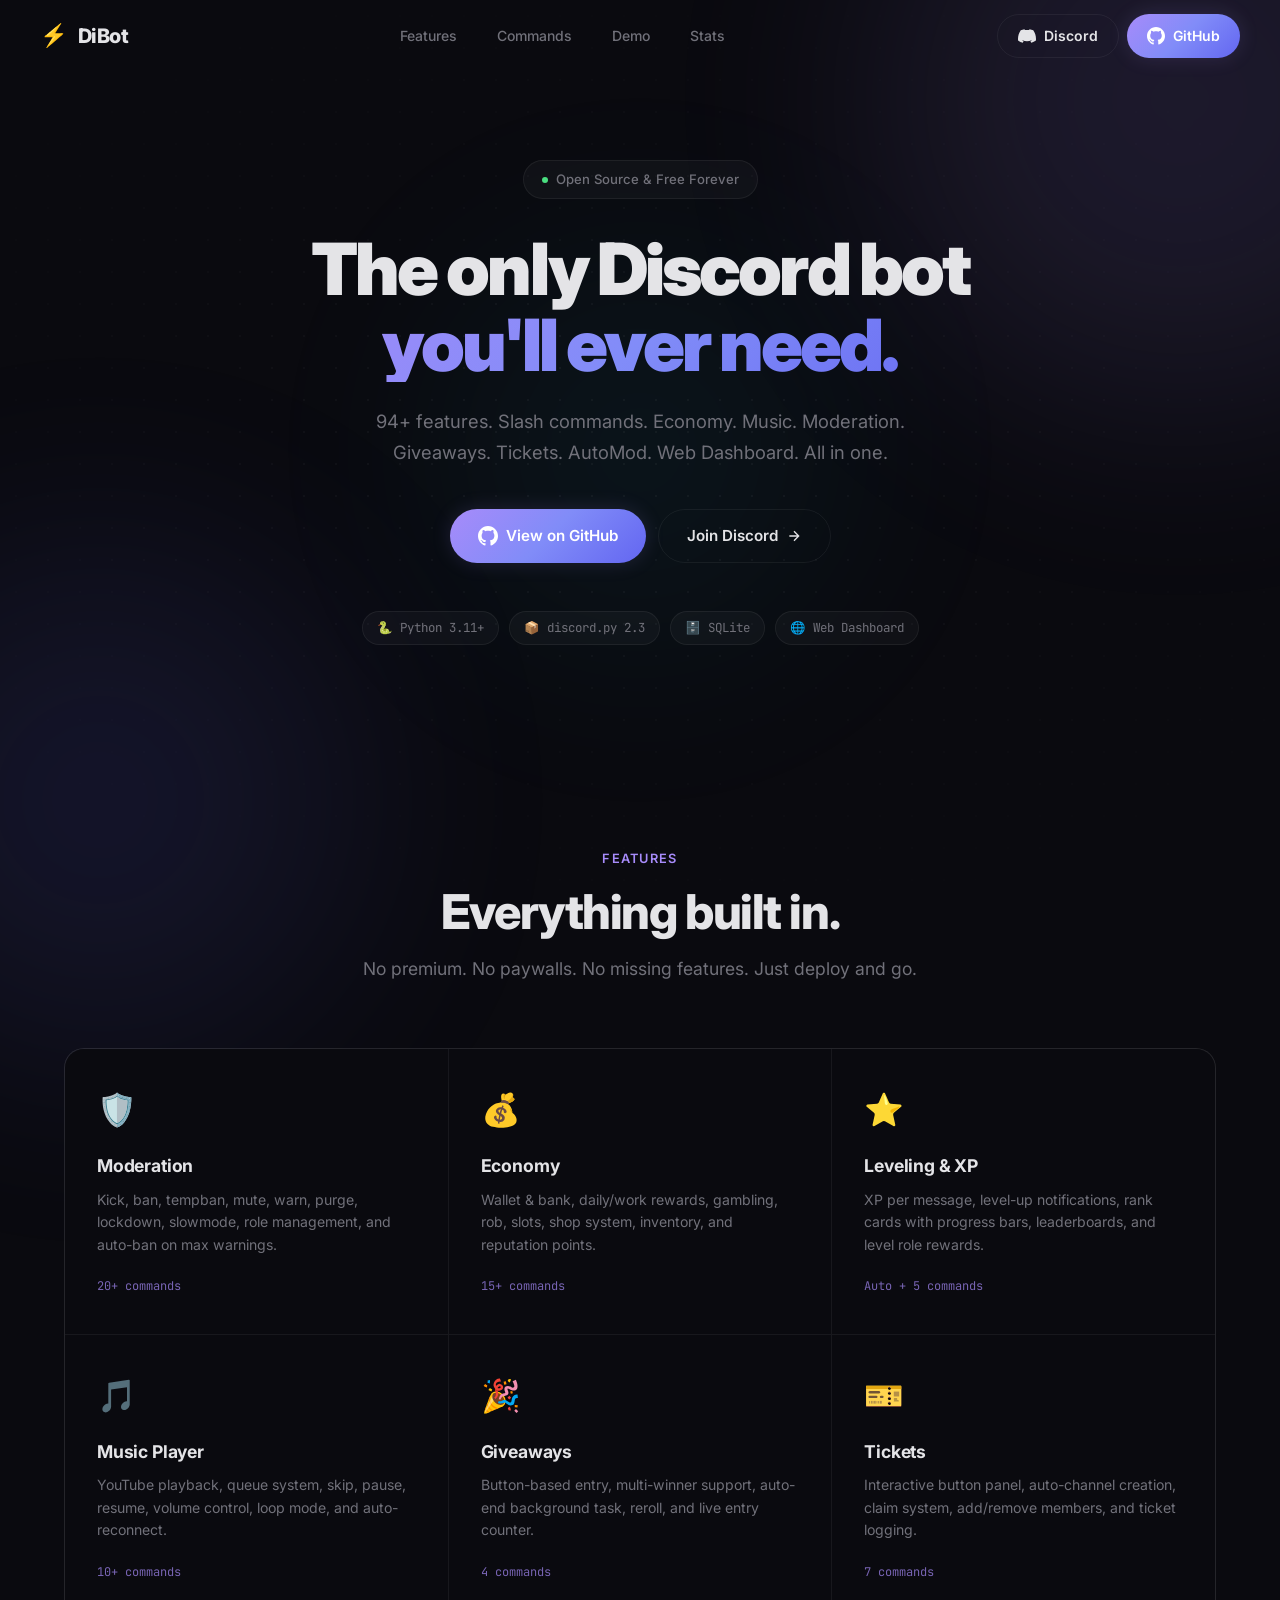
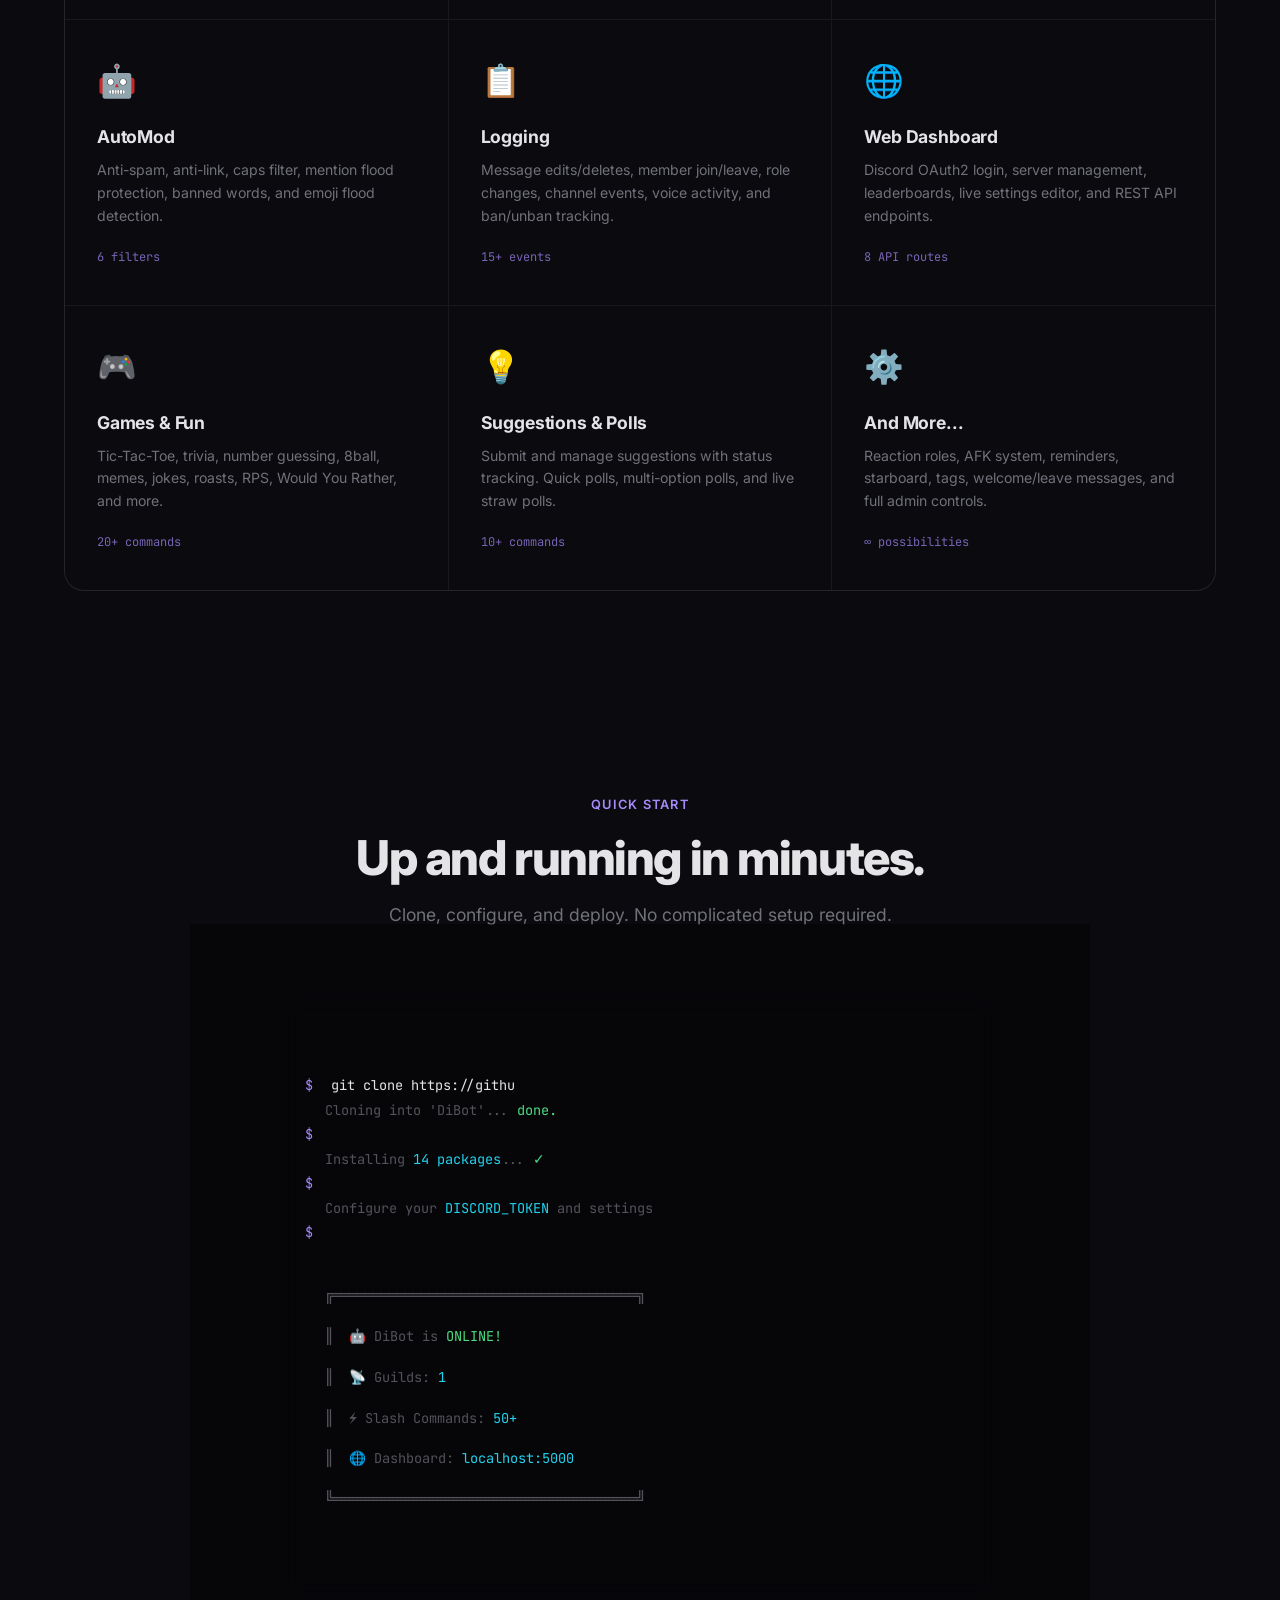
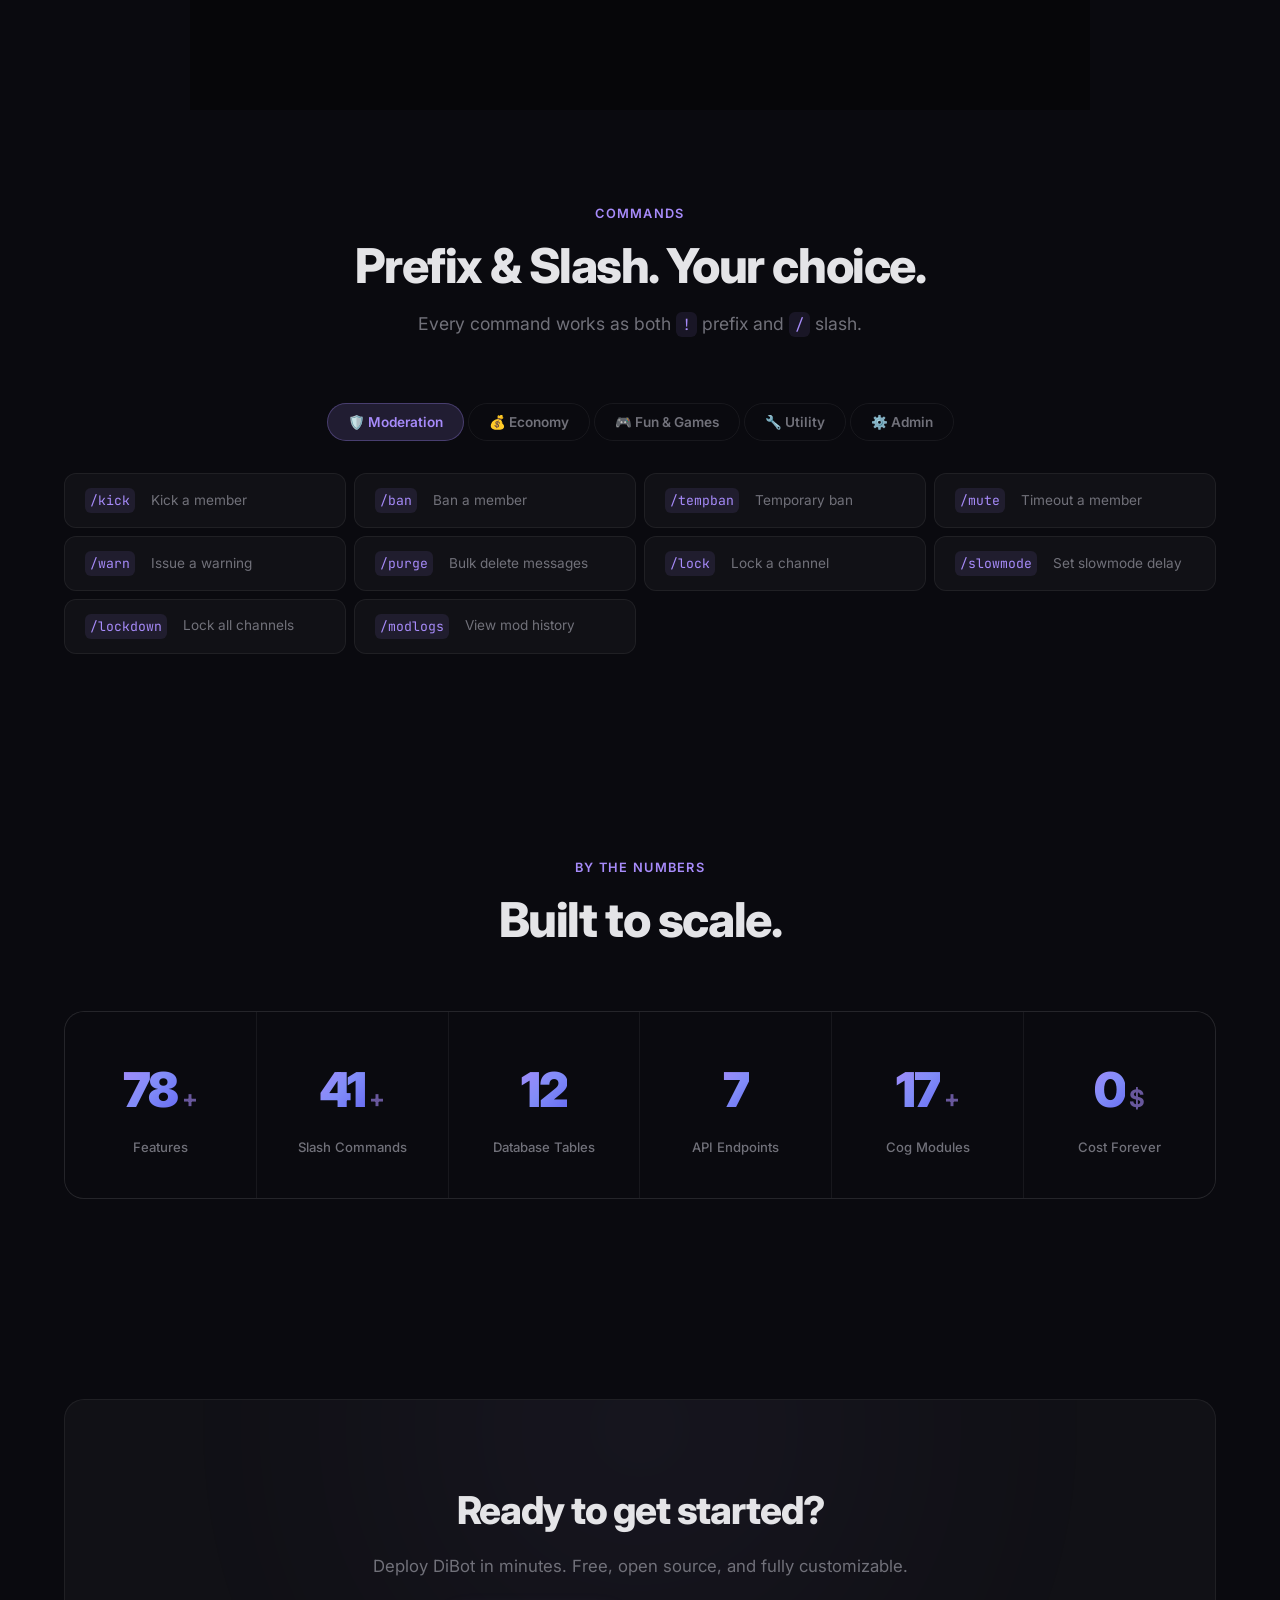
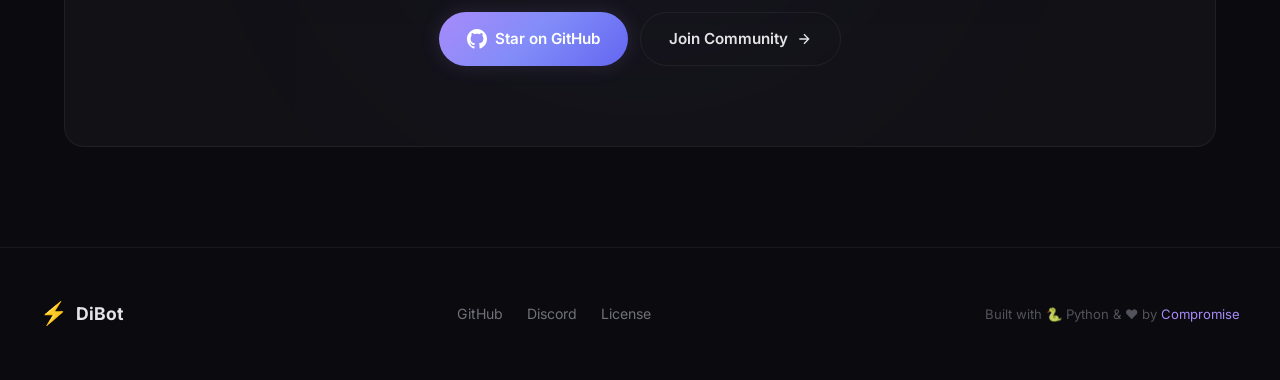
==== website/index.html @ d9a0be30 "Add files via upload" ====
<!DOCTYPE html>
<html lang="en">
<head>
    <meta charset="UTF-8">
    <meta name="viewport" content="width=device-width, initial-scale=1.0">
    <title>DiBot — The Ultimate Discord Bot</title>
    <meta name="description" content="A powerful, open-source Discord bot with 94+ features. Economy, music, moderation, giveaways, and more.">
    <meta name="theme-color" content="#0a0a0f">

    <!-- Open Graph -->
    <meta property="og:title" content="DiBot — The Ultimate Discord Bot">
    <meta property="og:description" content="94+ features. Economy, Music, Moderation, Giveaways, Tickets, AutoMod, and a Web Dashboard.">
    <meta property="og:type" content="website">
    <meta property="og:url" content="https://compromisee.github.io/DiBot">
    <meta property="og:image" content="https://cdn.discordapp.com/embed/avatars/0.png">

    <!-- Fonts -->
    <link rel="preconnect" href="https://fonts.googleapis.com">
    <link rel="preconnect" href="https://fonts.gstatic.com" crossorigin>
    <link href="https://fonts.googleapis.com/css2?family=Inter:wght@300;400;500;600;700;800;900&family=JetBrains+Mono:wght@400;500;700&display=swap" rel="stylesheet">

    <!-- Noto Color Emoji (Google Emoji) -->
    <link href="https://fonts.googleapis.com/css2?family=Noto+Color+Emoji&display=swap" rel="stylesheet">

    <link rel="stylesheet" href="css/style.css">
</head>
<body>

    <!-- ═══════════════════════════════════ -->
    <!--  DOT GRID BACKGROUND               -->
    <!-- ═══════════════════════════════════ -->
    <div class="dot-grid" id="dotGrid"></div>
    <div class="gradient-orb gradient-orb-1"></div>
    <div class="gradient-orb gradient-orb-2"></div>
    <div class="gradient-orb gradient-orb-3"></div>

    <!-- ═══════════════════════════════════ -->
    <!--  CURSOR GLOW                        -->
    <!-- ═══════════════════════════════════ -->
    <div class="cursor-glow" id="cursorGlow"></div>

    <!-- ═══════════════════════════════════ -->
    <!--  NAVBAR                             -->
    <!-- ═══════════════════════════════════ -->
    <nav class="nav" id="nav">
        <div class="nav-inner">
            <a href="#" class="nav-brand">
                <span class="brand-icon">⚡</span>
                <span class="brand-text">DiBot</span>
            </a>
            <div class="nav-links">
                <a href="#features" class="nav-link">Features</a>
                <a href="#commands" class="nav-link">Commands</a>
                <a href="#terminal" class="nav-link">Demo</a>
                <a href="#stats" class="nav-link">Stats</a>
            </div>
            <div class="nav-actions">
                <a href="https://discord.gg/yxbEGDnvac" target="_blank" class="btn btn-ghost">
                    <svg width="18" height="18" viewBox="0 0 24 24" fill="currentColor"><path d="M20.317 4.37a19.791 19.791 0 0 0-4.885-1.515.074.074 0 0 0-.079.037c-.21.375-.444.864-.608 1.25a18.27 18.27 0 0 0-5.487 0 12.64 12.64 0 0 0-.617-1.25.077.077 0 0 0-.079-.037A19.736 19.736 0 0 0 3.677 4.37a.07.07 0 0 0-.032.027C.533 9.046-.32 13.58.099 18.057a.082.082 0 0 0 .031.057 19.9 19.9 0 0 0 5.993 3.03.078.078 0 0 0 .084-.028c.462-.63.874-1.295 1.226-1.994a.076.076 0 0 0-.041-.106 13.107 13.107 0 0 1-1.872-.892.077.077 0 0 1-.008-.128 10.2 10.2 0 0 0 .372-.292.074.074 0 0 1 .077-.01c3.928 1.793 8.18 1.793 12.062 0a.074.074 0 0 1 .078.01c.12.098.246.198.373.292a.077.077 0 0 1-.006.127 12.299 12.299 0 0 1-1.873.892.077.077 0 0 0-.041.107c.36.698.772 1.362 1.225 1.993a.076.076 0 0 0 .084.028 19.839 19.839 0 0 0 6.002-3.03.077.077 0 0 0 .032-.054c.5-5.177-.838-9.674-3.549-13.66a.061.061 0 0 0-.031-.03z"/></svg>
                    Discord
                </a>
                <a href="https://github.com/Compromisee/DiBot" target="_blank" class="btn btn-primary">
                    <svg width="18" height="18" viewBox="0 0 24 24" fill="currentColor"><path d="M12 0c-6.626 0-12 5.373-12 12 0 5.302 3.438 9.8 8.207 11.387.599.111.793-.261.793-.577v-2.234c-3.338.726-4.033-1.416-4.033-1.416-.546-1.387-1.333-1.756-1.333-1.756-1.089-.745.083-.729.083-.729 1.205.084 1.839 1.237 1.839 1.237 1.07 1.834 2.807 1.304 3.492.997.107-.775.418-1.305.762-1.604-2.665-.305-5.467-1.334-5.467-5.931 0-1.311.469-2.381 1.236-3.221-.124-.303-.535-1.524.117-3.176 0 0 1.008-.322 3.301 1.23.957-.266 1.983-.399 3.003-.404 1.02.005 2.047.138 3.006.404 2.291-1.552 3.297-1.23 3.297-1.23.653 1.653.242 2.874.118 3.176.77.84 1.235 1.911 1.235 3.221 0 4.609-2.807 5.624-5.479 5.921.43.372.823 1.102.823 2.222v3.293c0 .319.192.694.801.576 4.765-1.589 8.199-6.086 8.199-11.386 0-6.627-5.373-12-12-12z"/></svg>
                    GitHub
                </a>
            </div>
            <button class="nav-toggle" id="navToggle" aria-label="Toggle Menu">
                <span></span><span></span><span></span>
            </button>
        </div>
    </nav>

    <!-- ═══════════════════════════════════ -->
    <!--  MOBILE MENU                        -->
    <!-- ═══════════════════════════════════ -->
    <div class="mobile-menu" id="mobileMenu">
        <a href="#features" class="mobile-link">Features</a>
        <a href="#commands" class="mobile-link">Commands</a>
        <a href="#terminal" class="mobile-link">Demo</a>
        <a href="#stats" class="mobile-link">Stats</a>
        <div class="mobile-actions">
            <a href="https://discord.gg/yxbEGDnvac" target="_blank" class="btn btn-ghost btn-full">Discord</a>
            <a href="https://github.com/Compromisee/DiBot" target="_blank" class="btn btn-primary btn-full">GitHub</a>
        </div>
    </div>

    <!-- ═══════════════════════════════════ -->
    <!--  HERO                               -->
    <!-- ═══════════════════════════════════ -->
    <section class="hero" id="hero">
        <div class="hero-badge animate-on-scroll">
            <span class="badge-dot"></span>
            Open Source & Free Forever
        </div>

        <h1 class="hero-title animate-on-scroll">
            <span class="title-line">The only Discord bot</span>
            <span class="title-line title-gradient">you'll ever need.</span>
        </h1>

        <p class="hero-desc animate-on-scroll">
            94+ features. Slash commands. Economy. Music. Moderation.
            Giveaways. Tickets. AutoMod. Web Dashboard. All in one.
        </p>

        <div class="hero-actions animate-on-scroll">
            <a href="https://github.com/Compromisee/DiBot" target="_blank" class="btn btn-primary btn-lg">
                <svg width="20" height="20" viewBox="0 0 24 24" fill="currentColor"><path d="M12 0c-6.626 0-12 5.373-12 12 0 5.302 3.438 9.8 8.207 11.387.599.111.793-.261.793-.577v-2.234c-3.338.726-4.033-1.416-4.033-1.416-.546-1.387-1.333-1.756-1.333-1.756-1.089-.745.083-.729.083-.729 1.205.084 1.839 1.237 1.839 1.237 1.07 1.834 2.807 1.304 3.492.997.107-.775.418-1.305.762-1.604-2.665-.305-5.467-1.334-5.467-5.931 0-1.311.469-2.381 1.236-3.221-.124-.303-.535-1.524.117-3.176 0 0 1.008-.322 3.301 1.23.957-.266 1.983-.399 3.003-.404 1.02.005 2.047.138 3.006.404 2.291-1.552 3.297-1.23 3.297-1.23.653 1.653.242 2.874.118 3.176.77.84 1.235 1.911 1.235 3.221 0 4.609-2.807 5.624-5.479 5.921.43.372.823 1.102.823 2.222v3.293c0 .319.192.694.801.576 4.765-1.589 8.199-6.086 8.199-11.386 0-6.627-5.373-12-12-12z"/></svg>
                View on GitHub
            </a>
            <a href="https://discord.gg/yxbEGDnvac" target="_blank" class="btn btn-ghost btn-lg">
                Join Discord
                <svg width="16" height="16" viewBox="0 0 24 24" fill="none" stroke="currentColor" stroke-width="2"><path d="M5 12h14M12 5l7 7-7 7"/></svg>
            </a>
        </div>

        <div class="hero-tech animate-on-scroll">
            <div class="tech-pill">🐍 Python 3.11+</div>
            <div class="tech-pill">📦 discord.py 2.3</div>
            <div class="tech-pill">🗄️ SQLite</div>
            <div class="tech-pill">🌐 Web Dashboard</div>
        </div>
    </section>

    <!-- ═══════════════════════════════════ -->
    <!--  FEATURES                           -->
    <!-- ═══════════════════════════════════ -->
    <section class="section" id="features">
        <div class="section-header animate-on-scroll">
            <span class="section-label">Features</span>
            <h2 class="section-title">Everything built in.</h2>
            <p class="section-desc">No premium. No paywalls. No missing features. Just deploy and go.</p>
        </div>

        <div class="features-grid">

            <div class="feature-card animate-on-scroll" data-delay="0">
                <div class="feature-icon">🛡️</div>
                <h3>Moderation</h3>
                <p>Kick, ban, tempban, mute, warn, purge, lockdown, slowmode, role management, and auto-ban on max warnings.</p>
                <span class="feature-count">20+ commands</span>
            </div>

            <div class="feature-card animate-on-scroll" data-delay="1">
                <div class="feature-icon">💰</div>
                <h3>Economy</h3>
                <p>Wallet & bank, daily/work rewards, gambling, rob, slots, shop system, inventory, and reputation points.</p>
                <span class="feature-count">15+ commands</span>
            </div>

            <div class="feature-card animate-on-scroll" data-delay="2">
                <div class="feature-icon">⭐</div>
                <h3>Leveling & XP</h3>
                <p>XP per message, level-up notifications, rank cards with progress bars, leaderboards, and level role rewards.</p>
                <span class="feature-count">Auto + 5 commands</span>
            </div>

            <div class="feature-card animate-on-scroll" data-delay="3">
                <div class="feature-icon">🎵</div>
                <h3>Music Player</h3>
                <p>YouTube playback, queue system, skip, pause, resume, volume control, loop mode, and auto-reconnect.</p>
                <span class="feature-count">10+ commands</span>
            </div>

            <div class="feature-card animate-on-scroll" data-delay="4">
                <div class="feature-icon">🎉</div>
                <h3>Giveaways</h3>
                <p>Button-based entry, multi-winner support, auto-end background task, reroll, and live entry counter.</p>
                <span class="feature-count">4 commands</span>
            </div>

            <div class="feature-card animate-on-scroll" data-delay="5">
                <div class="feature-icon">🎫</div>
                <h3>Tickets</h3>
                <p>Interactive button panel, auto-channel creation, claim system, add/remove members, and ticket logging.</p>
                <span class="feature-count">7 commands</span>
            </div>

            <div class="feature-card animate-on-scroll" data-delay="6">
                <div class="feature-icon">🤖</div>
                <h3>AutoMod</h3>
                <p>Anti-spam, anti-link, caps filter, mention flood protection, banned words, and emoji flood detection.</p>
                <span class="feature-count">6 filters</span>
            </div>

            <div class="feature-card animate-on-scroll" data-delay="7">
                <div class="feature-icon">📋</div>
                <h3>Logging</h3>
                <p>Message edits/deletes, member join/leave, role changes, channel events, voice activity, and ban/unban tracking.</p>
                <span class="feature-count">15+ events</span>
            </div>

            <div class="feature-card animate-on-scroll" data-delay="8">
                <div class="feature-icon">🌐</div>
                <h3>Web Dashboard</h3>
                <p>Discord OAuth2 login, server management, leaderboards, live settings editor, and REST API endpoints.</p>
                <span class="feature-count">8 API routes</span>
            </div>

            <div class="feature-card animate-on-scroll" data-delay="9">
                <div class="feature-icon">🎮</div>
                <h3>Games & Fun</h3>
                <p>Tic-Tac-Toe, trivia, number guessing, 8ball, memes, jokes, roasts, RPS, Would You Rather, and more.</p>
                <span class="feature-count">20+ commands</span>
            </div>

            <div class="feature-card animate-on-scroll" data-delay="10">
                <div class="feature-icon">💡</div>
                <h3>Suggestions & Polls</h3>
                <p>Submit and manage suggestions with status tracking. Quick polls, multi-option polls, and live straw polls.</p>
                <span class="feature-count">10+ commands</span>
            </div>

            <div class="feature-card animate-on-scroll" data-delay="11">
                <div class="feature-icon">⚙️</div>
                <h3>And More...</h3>
                <p>Reaction roles, AFK system, reminders, starboard, tags, welcome/leave messages, and full admin controls.</p>
                <span class="feature-count">∞ possibilities</span>
            </div>

        </div>
    </section>

    <!-- ═══════════════════════════════════ -->
    <!--  TERMINAL DEMO                      -->
    <!-- ═══════════════════════════════════ -->
    <section class="section" id="terminal">
        <div class="section-header animate-on-scroll">
            <span class="section-label">Quick Start</span>
            <h2 class="section-title">Up and running in minutes.</h2>
            <p class="section-desc">Clone, configure, and deploy. No complicated setup required.</p>
        </div>

        <div class="terminal animate-on-scroll">
            <div class="terminal-header">
                <div class="terminal-dots">
                    <span class="dot dot-red"></span>
                    <span class="dot dot-yellow"></span>
                    <span class="dot dot-green"></span>
                </div>
                <span class="terminal-title">~/DiBot</span>
                <div class="terminal-actions">
                    <button class="terminal-copy" id="terminalCopy" title="Copy commands">
                        <svg width="14" height="14" viewBox="0 0 24 24" fill="none" stroke="currentColor" stroke-width="2"><rect x="9" y="9" width="13" height="13" rx="2"/><path d="M5 15H4a2 2 0 01-2-2V4a2 2 0 012-2h9a2 2 0 012 2v1"/></svg>
                    </button>
                </div>
            </div>
            <div class="terminal-body" id="terminalBody">
                <div class="terminal-line" data-delay="0">
                    <span class="terminal-prompt">$</span>
                    <span class="terminal-cmd" data-text="git clone https://github.com/Compromisee/DiBot.git"></span>
                </div>
                <div class="terminal-line terminal-output" data-delay="1">
                    <span>Cloning into 'DiBot'... <span class="terminal-success">done.</span></span>
                </div>
                <div class="terminal-line" data-delay="2">
                    <span class="terminal-prompt">$</span>
                    <span class="terminal-cmd" data-text="cd DiBot && pip install -r requirements.txt"></span>
                </div>
                <div class="terminal-line terminal-output" data-delay="3">
                    <span>Installing <span class="terminal-highlight">14 packages</span>... <span class="terminal-success">✓</span></span>
                </div>
                <div class="terminal-line" data-delay="4">
                    <span class="terminal-prompt">$</span>
                    <span class="terminal-cmd" data-text="cp .env.example .env && nano .env"></span>
                </div>
                <div class="terminal-line terminal-output" data-delay="5">
                    <span>Configure your <span class="terminal-highlight">DISCORD_TOKEN</span> and settings</span>
                </div>
                <div class="terminal-line" data-delay="6">
                    <span class="terminal-prompt">$</span>
                    <span class="terminal-cmd" data-text="python bot.py"></span>
                </div>
                <div class="terminal-line terminal-output terminal-final" data-delay="7">
                    <span>
╔══════════════════════════════════════╗<br>
║&nbsp;&nbsp;🤖 DiBot is <span class="terminal-success">ONLINE!</span><br>
║&nbsp;&nbsp;📡 Guilds: <span class="terminal-highlight">1</span><br>
║&nbsp;&nbsp;⚡ Slash Commands: <span class="terminal-highlight">50+</span><br>
║&nbsp;&nbsp;🌐 Dashboard: <span class="terminal-highlight">localhost:5000</span><br>
╚══════════════════════════════════════╝
                    </span>
                </div>
                <div class="terminal-cursor"></div>
            </div>
        </div>
    </section>

    <!-- ═══════════════════════════════════ -->
    <!--  COMMANDS SHOWCASE                  -->
    <!-- ═══════════════════════════════════ -->
    <section class="section" id="commands">
        <div class="section-header animate-on-scroll">
            <span class="section-label">Commands</span>
            <h2 class="section-title">Prefix & Slash. Your choice.</h2>
            <p class="section-desc">Every command works as both <code>!</code> prefix and <code>/</code> slash.</p>
        </div>

        <div class="commands-tabs animate-on-scroll">
            <button class="tab active" data-tab="mod">🛡️ Moderation</button>
            <button class="tab" data-tab="eco">💰 Economy</button>
            <button class="tab" data-tab="fun">🎮 Fun & Games</button>
            <button class="tab" data-tab="util">🔧 Utility</button>
            <button class="tab" data-tab="admin">⚙️ Admin</button>
        </div>

        <div class="commands-panel active" id="panel-mod">
            <div class="cmd-grid">
                <div class="cmd"><code>/kick</code><span>Kick a member</span></div>
                <div class="cmd"><code>/ban</code><span>Ban a member</span></div>
                <div class="cmd"><code>/tempban</code><span>Temporary ban</span></div>
                <div class="cmd"><code>/mute</code><span>Timeout a member</span></div>
                <div class="cmd"><code>/warn</code><span>Issue a warning</span></div>
                <div class="cmd"><code>/purge</code><span>Bulk delete messages</span></div>
                <div class="cmd"><code>/lock</code><span>Lock a channel</span></div>
                <div class="cmd"><code>/slowmode</code><span>Set slowmode delay</span></div>
                <div class="cmd"><code>/lockdown</code><span>Lock all channels</span></div>
                <div class="cmd"><code>/modlogs</code><span>View mod history</span></div>
            </div>
        </div>

        <div class="commands-panel" id="panel-eco">
            <div class="cmd-grid">
                <div class="cmd"><code>/balance</code><span>Check your coins</span></div>
                <div class="cmd"><code>/daily</code><span>Claim daily reward</span></div>
                <div class="cmd"><code>/work</code><span>Work for coins</span></div>
                <div class="cmd"><code>/gamble</code><span>Bet your coins</span></div>
                <div class="cmd"><code>/rob</code><span>Rob another user</span></div>
                <div class="cmd"><code>/slots</code><span>Slot machine</span></div>
                <div class="cmd"><code>/shop</code><span>View server shop</span></div>
                <div class="cmd"><code>/buy</code><span>Buy an item</span></div>
                <div class="cmd"><code>/pay</code><span>Send coins</span></div>
                <div class="cmd"><code>/richest</code><span>Rich leaderboard</span></div>
            </div>
        </div>

        <div class="commands-panel" id="panel-fun">
            <div class="cmd-grid">
                <div class="cmd"><code>/tictactoe</code><span>Play Tic-Tac-Toe</span></div>
                <div class="cmd"><code>/trivia</code><span>Answer trivia</span></div>
                <div class="cmd"><code>/8ball</code><span>Magic 8-ball</span></div>
                <div class="cmd"><code>/meme</code><span>Random meme</span></div>
                <div class="cmd"><code>/rps</code><span>Rock Paper Scissors</span></div>
                <div class="cmd"><code>/roast</code><span>Roast someone</span></div>
                <div class="cmd"><code>/joke</code><span>Random joke</span></div>
                <div class="cmd"><code>/wyr</code><span>Would You Rather</span></div>
                <div class="cmd"><code>/slots</code><span>Slot machine</span></div>
                <div class="cmd"><code>/guess</code><span>Number guessing</span></div>
            </div>
        </div>

        <div class="commands-panel" id="panel-util">
            <div class="cmd-grid">
                <div class="cmd"><code>/help</code><span>Paginated help</span></div>
                <div class="cmd"><code>/profile</code><span>View profile card</span></div>
                <div class="cmd"><code>/rank</code><span>View XP rank</span></div>
                <div class="cmd"><code>/serverinfo</code><span>Server info</span></div>
                <div class="cmd"><code>/avatar</code><span>View avatar</span></div>
                <div class="cmd"><code>/remind</code><span>Set a reminder</span></div>
                <div class="cmd"><code>/afk</code><span>Set AFK status</span></div>
                <div class="cmd"><code>/suggest</code><span>Submit suggestion</span></div>
                <div class="cmd"><code>/poll</code><span>Create a poll</span></div>
                <div class="cmd"><code>/ping</code><span>Check latency</span></div>
            </div>
        </div>

        <div class="commands-panel" id="panel-admin">
            <div class="cmd-grid">
                <div class="cmd"><code>/setup welcome</code><span>Configure welcome</span></div>
                <div class="cmd"><code>/setup logs</code><span>Set log channel</span></div>
                <div class="cmd"><code>/setup automod</code><span>Configure AutoMod</span></div>
                <div class="cmd"><code>/setup starboard</code><span>Setup starboard</span></div>
                <div class="cmd"><code>/giveaway start</code><span>Start giveaway</span></div>
                <div class="cmd"><code>/ticket setup</code><span>Create ticket panel</span></div>
                <div class="cmd"><code>/addcoins</code><span>Give coins</span></div>
                <div class="cmd"><code>/announce</code><span>Send announcement</span></div>
                <div class="cmd"><code>/levelrole</code><span>Add level reward</span></div>
                <div class="cmd"><code>/reactionrole</code><span>Add reaction role</span></div>
            </div>
        </div>
    </section>

    <!-- ═══════════════════════════════════ -->
    <!--  STATS                              -->
    <!-- ═══════════════════════════════════ -->
    <section class="section" id="stats">
        <div class="section-header animate-on-scroll">
            <span class="section-label">By the Numbers</span>
            <h2 class="section-title">Built to scale.</h2>
        </div>

        <div class="stats-grid animate-on-scroll">
            <div class="stat-card">
                <span class="stat-number" data-count="94">0</span>
                <span class="stat-suffix">+</span>
                <span class="stat-label">Features</span>
            </div>
            <div class="stat-card">
                <span class="stat-number" data-count="50">0</span>
                <span class="stat-suffix">+</span>
                <span class="stat-label">Slash Commands</span>
            </div>
            <div class="stat-card">
                <span class="stat-number" data-count="15">0</span>
                <span class="stat-suffix"></span>
                <span class="stat-label">Database Tables</span>
            </div>
            <div class="stat-card">
                <span class="stat-number" data-count="8">0</span>
                <span class="stat-suffix"></span>
                <span class="stat-label">API Endpoints</span>
            </div>
            <div class="stat-card">
                <span class="stat-number" data-count="20">0</span>
                <span class="stat-suffix">+</span>
                <span class="stat-label">Cog Modules</span>
            </div>
            <div class="stat-card">
                <span class="stat-number" data-count="0">0</span>
                <span class="stat-suffix">$</span>
                <span class="stat-label">Cost Forever</span>
            </div>
        </div>
    </section>

    <!-- ═══════════════════════════════════ -->
    <!--  CTA                                -->
    <!-- ═══════════════════════════════════ -->
    <section class="section cta-section" id="cta">
        <div class="cta animate-on-scroll">
            <div class="cta-glow"></div>
            <h2>Ready to get started?</h2>
            <p>Deploy DiBot in minutes. Free, open source, and fully customizable.</p>
            <div class="cta-actions">
                <a href="https://github.com/Compromisee/DiBot" target="_blank" class="btn btn-primary btn-lg">
                    <svg width="20" height="20" viewBox="0 0 24 24" fill="currentColor"><path d="M12 0c-6.626 0-12 5.373-12 12 0 5.302 3.438 9.8 8.207 11.387.599.111.793-.261.793-.577v-2.234c-3.338.726-4.033-1.416-4.033-1.416-.546-1.387-1.333-1.756-1.333-1.756-1.089-.745.083-.729.083-.729 1.205.084 1.839 1.237 1.839 1.237 1.07 1.834 2.807 1.304 3.492.997.107-.775.418-1.305.762-1.604-2.665-.305-5.467-1.334-5.467-5.931 0-1.311.469-2.381 1.236-3.221-.124-.303-.535-1.524.117-3.176 0 0 1.008-.322 3.301 1.23.957-.266 1.983-.399 3.003-.404 1.02.005 2.047.138 3.006.404 2.291-1.552 3.297-1.23 3.297-1.23.653 1.653.242 2.874.118 3.176.77.84 1.235 1.911 1.235 3.221 0 4.609-2.807 5.624-5.479 5.921.43.372.823 1.102.823 2.222v3.293c0 .319.192.694.801.576 4.765-1.589 8.199-6.086 8.199-11.386 0-6.627-5.373-12-12-12z"/></svg>
                    Star on GitHub
                </a>
                <a href="https://discord.gg/yxbEGDnvac" target="_blank" class="btn btn-ghost btn-lg">
                    Join Community
                    <svg width="16" height="16" viewBox="0 0 24 24" fill="none" stroke="currentColor" stroke-width="2"><path d="M5 12h14M12 5l7 7-7 7"/></svg>
                </a>
            </div>
        </div>
    </section>

    <!-- ═══════════════════════════════════ -->
    <!--  FOOTER                             -->
    <!-- ═══════════════════════════════════ -->
    <footer class="footer">
        <div class="footer-inner">
            <div class="footer-brand">
                <span class="brand-icon">⚡</span>
                <span>DiBot</span>
            </div>
            <div class="footer-links">
                <a href="https://github.com/Compromisee/DiBot" target="_blank">GitHub</a>
                <a href="https://discord.gg/yxbEGDnvac" target="_blank">Discord</a>
                <a href="https://github.com/Compromisee/DiBot/blob/main/LICENSE" target="_blank">License</a>
            </div>
            <p class="footer-copy">Built with 🐍 Python &amp; ❤️ by <a href="https://github.com/Compromisee" target="_blank">Compromise</a></p>
        </div>
    </footer>

    <script src="js/main.js"></script>
</body>
</html>
---- website/css/style.css ----
/* ═══════════════════════════════════════════
   DiBot — Minimalist Dark Theme
   Dot Grid Matrix + Soft Gradient + Terminal
   ═══════════════════════════════════════════ */

/* ── Reset ────────────────────────────── */
*, *::before, *::after {
    margin: 0;
    padding: 0;
    box-sizing: border-box;
}

/* ── Variables ────────────────────────── */
:root {
    --bg:           #0a0a0f;
    --bg-card:      rgba(255, 255, 255, 0.03);
    --bg-card-hover:rgba(255, 255, 255, 0.06);
    --border:       rgba(255, 255, 255, 0.06);
    --border-hover: rgba(255, 255, 255, 0.12);

    --text:         #e4e4e7;
    --text-muted:   #71717a;
    --text-dimmed:  #52525b;

    --accent:       #a78bfa;
    --accent-2:     #818cf8;
    --accent-glow:  rgba(167, 139, 250, 0.15);
    --gradient:     linear-gradient(135deg, #a78bfa 0%, #818cf8 50%, #6366f1 100%);

    --green:        #4ade80;
    --yellow:       #facc15;
    --red:          #f87171;
    --cyan:         #22d3ee;

    --font:         'Inter', -apple-system, BlinkMacSystemFont, sans-serif;
    --mono:         'JetBrains Mono', 'Fira Code', monospace;
    --emoji:        'Noto Color Emoji', 'Apple Color Emoji', sans-serif;

    --radius:       12px;
    --radius-lg:    20px;
    --radius-full:  9999px;

    --transition:   0.3s cubic-bezier(0.4, 0, 0.2, 1);
    --bounce:       0.5s cubic-bezier(0.34, 1.56, 0.64, 1);
}

/* ── Base ─────────────────────────────── */
html {
    scroll-behavior: smooth;
    scroll-padding-top: 80px;
}

body {
    font-family: var(--font);
    background: var(--bg);
    color: var(--text);
    overflow-x: hidden;
    -webkit-font-smoothing: antialiased;
    line-height: 1.6;
}

::selection {
    background: var(--accent);
    color: #000;
}

a { color: inherit; text-decoration: none; }
code {
    font-family: var(--mono);
    background: rgba(167, 139, 250, 0.1);
    color: var(--accent);
    padding: 0.15em 0.4em;
    border-radius: 6px;
    font-size: 0.88em;
}

/* ── Dot Grid Background ─────────────── */
.dot-grid {
    position: fixed;
    inset: 0;
    z-index: 0;
    pointer-events: none;
    background-image: radial-gradient(
        circle,
        rgba(255, 255, 255, 0.04) 1px,
        transparent 1px
    );
    background-size: 32px 32px;
    mask-image: radial-gradient(ellipse 70% 60% at 50% 50%, black 20%, transparent 100%);
    -webkit-mask-image: radial-gradient(ellipse 70% 60% at 50% 50%, black 20%, transparent 100%);
}

/* ── Gradient Orbs ────────────────────── */
.gradient-orb {
    position: fixed;
    border-radius: 50%;
    filter: blur(120px);
    opacity: 0.12;
    pointer-events: none;
    z-index: 0;
    animation: orbFloat 20s ease-in-out infinite;
}

.gradient-orb-1 {
    width: 600px;
    height: 600px;
    background: var(--accent);
    top: -200px;
    right: -200px;
    animation-delay: 0s;
}

.gradient-orb-2 {
    width: 500px;
    height: 500px;
    background: #6366f1;
    bottom: -150px;
    left: -150px;
    animation-delay: -7s;
}

.gradient-orb-3 {
    width: 400px;
    height: 400px;
    background: #22d3ee;
    top: 50%;
    left: 50%;
    transform: translate(-50%, -50%);
    opacity: 0.06;
    animation-delay: -14s;
}

@keyframes orbFloat {
    0%, 100% { transform: translate(0, 0) scale(1); }
    25%      { transform: translate(30px, -20px) scale(1.05); }
    50%      { transform: translate(-20px, 30px) scale(0.95); }
    75%      { transform: translate(20px, 20px) scale(1.02); }
}

/* ── Cursor Glow ──────────────────────── */
.cursor-glow {
    position: fixed;
    width: 500px;
    height: 500px;
    border-radius: 50%;
    background: radial-gradient(circle, var(--accent-glow) 0%, transparent 70%);
    pointer-events: none;
    z-index: 1;
    transform: translate(-50%, -50%);
    opacity: 0;
    transition: opacity 0.4s;
}

/* ── Navbar ────────────────────────────── */
.nav {
    position: fixed;
    top: 0;
    left: 0;
    right: 0;
    z-index: 1000;
    padding: 0 24px;
    transition: var(--transition);
}

.nav.scrolled {
    background: rgba(10, 10, 15, 0.8);
    backdrop-filter: blur(20px);
    -webkit-backdrop-filter: blur(20px);
    border-bottom: 1px solid var(--border);
}

.nav-inner {
    max-width: 1200px;
    margin: 0 auto;
    height: 72px;
    display: flex;
    align-items: center;
    justify-content: space-between;
    gap: 32px;
}

.nav-brand {
    display: flex;
    align-items: center;
    gap: 10px;
    font-weight: 800;
    font-size: 1.25rem;
    letter-spacing: -0.02em;
}

.brand-icon {
    font-family: var(--emoji);
    font-size: 1.4rem;
}

.nav-links {
    display: flex;
    gap: 8px;
}

.nav-link {
    padding: 8px 16px;
    border-radius: var(--radius-full);
    font-size: 0.875rem;
    font-weight: 500;
    color: var(--text-muted);
    transition: var(--transition);
}

.nav-link:hover {
    color: var(--text);
    background: rgba(255, 255, 255, 0.05);
}

.nav-actions {
    display: flex;
    gap: 8px;
}

/* ── Buttons ──────────────────────────── */
.btn {
    display: inline-flex;
    align-items: center;
    gap: 8px;
    padding: 10px 20px;
    border: 1px solid var(--border);
    border-radius: var(--radius-full);
    font-family: var(--font);
    font-size: 0.875rem;
    font-weight: 600;
    cursor: pointer;
    transition: var(--transition);
    background: transparent;
    color: var(--text);
    white-space: nowrap;
}

.btn:hover {
    border-color: var(--border-hover);
    background: rgba(255, 255, 255, 0.05);
    transform: translateY(-1px);
}

.btn-primary {
    background: var(--gradient);
    border: none;
    color: #fff;
    box-shadow: 0 0 20px var(--accent-glow);
}

.btn-primary:hover {
    box-shadow: 0 0 30px rgba(167, 139, 250, 0.3);
    transform: translateY(-2px);
}

.btn-ghost {
    border-color: var(--border);
}

.btn-lg {
    padding: 14px 28px;
    font-size: 0.95rem;
}

.btn-full { width: 100%; justify-content: center; }

/* ── Mobile Nav Toggle ────────────────── */
.nav-toggle {
    display: none;
    flex-direction: column;
    gap: 5px;
    background: none;
    border: none;
    cursor: pointer;
    padding: 4px;
    z-index: 1001;
}

.nav-toggle span {
    width: 22px;
    height: 2px;
    background: var(--text);
    border-radius: 2px;
    transition: var(--transition);
}

.nav-toggle.active span:nth-child(1) {
    transform: rotate(45deg) translate(5px, 5px);
}
.nav-toggle.active span:nth-child(2) {
    opacity: 0;
}
.nav-toggle.active span:nth-child(3) {
    transform: rotate(-45deg) translate(5px, -5px);
}

.mobile-menu {
    display: none;
    position: fixed;
    top: 72px;
    left: 0;
    right: 0;
    background: rgba(10, 10, 15, 0.95);
    backdrop-filter: blur(20px);
    border-bottom: 1px solid var(--border);
    padding: 24px;
    flex-direction: column;
    gap: 8px;
    z-index: 999;
    transform: translateY(-10px);
    opacity: 0;
    transition: var(--transition);
}

.mobile-menu.open {
    transform: translateY(0);
    opacity: 1;
}

.mobile-link {
    padding: 12px 16px;
    border-radius: var(--radius);
    color: var(--text-muted);
    font-weight: 500;
    transition: var(--transition);
}

.mobile-link:hover {
    color: var(--text);
    background: rgba(255, 255, 255, 0.05);
}

.mobile-actions {
    display: flex;
    gap: 8px;
    margin-top: 16px;
}

/* ── Sections ─────────────────────────── */
.section {
    position: relative;
    z-index: 2;
    max-width: 1200px;
    margin: 0 auto;
    padding: 100px 24px;
}

.section-header {
    text-align: center;
    margin-bottom: 64px;
}

.section-label {
    display: inline-block;
    font-size: 0.8rem;
    font-weight: 600;
    text-transform: uppercase;
    letter-spacing: 0.1em;
    color: var(--accent);
    margin-bottom: 16px;
}

.section-title {
    font-size: clamp(2rem, 4vw, 3rem);
    font-weight: 800;
    letter-spacing: -0.03em;
    line-height: 1.1;
    margin-bottom: 16px;
}

.section-desc {
    font-size: 1.1rem;
    color: var(--text-muted);
    max-width: 600px;
    margin: 0 auto;
    line-height: 1.7;
}

/* ── Hero ─────────────────────────────── */
.hero {
    position: relative;
    z-index: 2;
    max-width: 900px;
    margin: 0 auto;
    padding: 160px 24px 100px;
    text-align: center;
}

.hero-badge {
    display: inline-flex;
    align-items: center;
    gap: 8px;
    padding: 8px 18px;
    background: var(--bg-card);
    border: 1px solid var(--border);
    border-radius: var(--radius-full);
    font-size: 0.82rem;
    font-weight: 500;
    color: var(--text-muted);
    margin-bottom: 32px;
}

.badge-dot {
    width: 6px;
    height: 6px;
    background: var(--green);
    border-radius: 50%;
    animation: pulse 2s ease-in-out infinite;
}

@keyframes pulse {
    0%, 100% { opacity: 1; transform: scale(1); }
    50%      { opacity: 0.5; transform: scale(1.5); }
}

.hero-title {
    font-size: clamp(2.5rem, 6vw, 4.5rem);
    font-weight: 900;
    letter-spacing: -0.04em;
    line-height: 1.05;
    margin-bottom: 24px;
}

.title-line { display: block; }

.title-gradient {
    background: var(--gradient);
    -webkit-background-clip: text;
    -webkit-text-fill-color: transparent;
    background-clip: text;
}

.hero-desc {
    font-size: 1.15rem;
    color: var(--text-muted);
    max-width: 560px;
    margin: 0 auto 40px;
    line-height: 1.7;
}

.hero-actions {
    display: flex;
    gap: 12px;
    justify-content: center;
    flex-wrap: wrap;
    margin-bottom: 48px;
}

.hero-tech {
    display: flex;
    gap: 10px;
    justify-content: center;
    flex-wrap: wrap;
}

.tech-pill {
    font-family: var(--mono), var(--emoji);
    font-size: 0.78rem;
    padding: 6px 14px;
    border-radius: var(--radius-full);
    background: var(--bg-card);
    border: 1px solid var(--border);
    color: var(--text-muted);
}

/* ── Feature Cards ────────────────────── */
.features-grid {
    display: grid;
    grid-template-columns: repeat(auto-fill, minmax(320px, 1fr));
    gap: 1px;
    background: var(--border);
    border: 1px solid var(--border);
    border-radius: var(--radius-lg);
    overflow: hidden;
}

.feature-card {
    padding: 36px 32px;
    background: var(--bg);
    transition: var(--transition);
    position: relative;
}

.feature-card::before {
    content: '';
    position: absolute;
    inset: 0;
    background: radial-gradient(
        600px circle at var(--mouse-x, 50%) var(--mouse-y, 50%),
        rgba(167, 139, 250, 0.04),
        transparent 40%
    );
    opacity: 0;
    transition: opacity 0.3s;
}

.feature-card:hover::before {
    opacity: 1;
}

.feature-card:hover {
    background: var(--bg-card-hover);
}

.feature-icon {
    font-family: var(--emoji);
    font-size: 2rem;
    margin-bottom: 16px;
    display: inline-block;
}

.feature-card h3 {
    font-size: 1.1rem;
    font-weight: 700;
    margin-bottom: 8px;
    letter-spacing: -0.01em;
}

.feature-card p {
    font-size: 0.88rem;
    color: var(--text-muted);
    line-height: 1.6;
    margin-bottom: 16px;
}

.feature-count {
    font-family: var(--mono);
    font-size: 0.75rem;
    color: var(--accent);
    opacity: 0.7;
}

/* ── Terminal ─────────────────────────── */
.terminal {
    max-width: 720px;
    margin: 0 auto;
    border-radius: var(--radius-lg);
    border: 1px solid var(--border);
    overflow: hidden;
    background: rgba(0, 0, 0, 0.4);
    backdrop-filter: blur(10px);
    box-shadow:
        0 0 0 1px rgba(255,255,255,0.03),
        0 20px 60px rgba(0, 0, 0, 0.5);
}

.terminal-header {
    display: flex;
    align-items: center;
    padding: 14px 20px;
    background: rgba(255, 255, 255, 0.03);
    border-bottom: 1px solid var(--border);
}

.terminal-dots {
    display: flex;
    gap: 8px;
}

.dot {
    width: 12px;
    height: 12px;
    border-radius: 50%;
}

.dot-red    { background: #ff5f57; }
.dot-yellow { background: #ffbd2e; }
.dot-green  { background: #28c840; }

.terminal-title {
    flex: 1;
    text-align: center;
    font-family: var(--mono);
    font-size: 0.78rem;
    color: var(--text-dimmed);
}

.terminal-actions {
    display: flex;
}

.terminal-copy {
    background: none;
    border: none;
    color: var(--text-dimmed);
    cursor: pointer;
    padding: 4px;
    border-radius: 6px;
    transition: var(--transition);
}

.terminal-copy:hover {
    color: var(--text);
    background: rgba(255,255,255,0.05);
}

.terminal-body {
    padding: 24px;
    font-family: var(--mono);
    font-size: 0.85rem;
    line-height: 1.8;
    min-height: 320px;
    position: relative;
}

.terminal-line {
    opacity: 0;
    transform: translateY(6px);
    animation: terminalFadeIn 0.3s forwards;
}

.terminal-line.terminal-output {
    padding-left: 20px;
    color: var(--text-dimmed);
}

.terminal-prompt {
    color: var(--accent);
    margin-right: 10px;
    user-select: none;
}

.terminal-cmd {
    color: var(--text);
}

.terminal-highlight { color: var(--cyan); }
.terminal-success   { color: var(--green); }

.terminal-final {
    white-space: pre;
    color: var(--text-dimmed);
    line-height: 1.5;
}

.terminal-cursor {
    display: inline-block;
    width: 8px;
    height: 18px;
    background: var(--accent);
    animation: blink 1s step-end infinite;
    margin-left: 4px;
    vertical-align: text-bottom;
}

@keyframes blink {
    0%, 100% { opacity: 1; }
    50%      { opacity: 0; }
}

@keyframes terminalFadeIn {
    to {
        opacity: 1;
        transform: translateY(0);
    }
}

/* ── Command Tabs ─────────────────────── */
.commands-tabs {
    display: flex;
    gap: 4px;
    justify-content: center;
    margin-bottom: 32px;
    flex-wrap: wrap;
}

.tab {
    font-family: var(--font), var(--emoji);
    padding: 10px 20px;
    border: 1px solid var(--border);
    border-radius: var(--radius-full);
    background: transparent;
    color: var(--text-muted);
    font-size: 0.85rem;
    font-weight: 600;
    cursor: pointer;
    transition: var(--transition);
}

.tab:hover {
    border-color: var(--border-hover);
    color: var(--text);
}

.tab.active {
    background: var(--accent-glow);
    border-color: rgba(167, 139, 250, 0.3);
    color: var(--accent);
}

.commands-panel {
    display: none;
    animation: panelFadeIn 0.3s ease;
}

.commands-panel.active {
    display: block;
}

@keyframes panelFadeIn {
    from { opacity: 0; transform: translateY(8px); }
    to   { opacity: 1; transform: translateY(0); }
}

.cmd-grid {
    display: grid;
    grid-template-columns: repeat(auto-fill, minmax(280px, 1fr));
    gap: 8px;
}

.cmd {
    display: flex;
    align-items: center;
    gap: 16px;
    padding: 14px 20px;
    border: 1px solid var(--border);
    border-radius: var(--radius);
    background: var(--bg-card);
    transition: var(--transition);
}

.cmd:hover {
    border-color: var(--border-hover);
    background: var(--bg-card-hover);
    transform: translateX(4px);
}

.cmd code {
    font-size: 0.82rem;
    white-space: nowrap;
    flex-shrink: 0;
}

.cmd span {
    font-size: 0.85rem;
    color: var(--text-muted);
}

/* ── Stats ────────────────────────────── */
.stats-grid {
    display: grid;
    grid-template-columns: repeat(auto-fit, minmax(160px, 1fr));
    gap: 1px;
    background: var(--border);
    border: 1px solid var(--border);
    border-radius: var(--radius-lg);
    overflow: hidden;
}

.stat-card {
    background: var(--bg);
    padding: 40px 24px;
    text-align: center;
    transition: var(--transition);
}

.stat-card:hover {
    background: var(--bg-card-hover);
}

.stat-number {
    font-size: 3rem;
    font-weight: 900;
    letter-spacing: -0.04em;
    background: var(--gradient);
    -webkit-background-clip: text;
    -webkit-text-fill-color: transparent;
    background-clip: text;
    display: inline;
}

.stat-suffix {
    font-size: 1.5rem;
    font-weight: 700;
    color: var(--accent);
    opacity: 0.6;
}

.stat-label {
    display: block;
    font-size: 0.82rem;
    color: var(--text-muted);
    margin-top: 8px;
    font-weight: 500;
}

/* ── CTA ──────────────────────────────── */
.cta {
    position: relative;
    text-align: center;
    padding: 80px 40px;
    border: 1px solid var(--border);
    border-radius: var(--radius-lg);
    background: var(--bg-card);
    overflow: hidden;
}

.cta-glow {
    position: absolute;
    top: -50%;
    left: 50%;
    width: 400px;
    height: 400px;
    background: var(--accent);
    border-radius: 50%;
    filter: blur(150px);
    opacity: 0.08;
    transform: translateX(-50%);
    pointer-events: none;
}

.cta h2 {
    font-size: clamp(1.8rem, 3vw, 2.5rem);
    font-weight: 800;
    letter-spacing: -0.03em;
    margin-bottom: 12px;
    position: relative;
}

.cta p {
    color: var(--text-muted);
    font-size: 1.05rem;
    margin-bottom: 32px;
    position: relative;
}

.cta-actions {
    display: flex;
    gap: 12px;
    justify-content: center;
    flex-wrap: wrap;
    position: relative;
}

/* ── Footer ───────────────────────────── */
.footer {
    position: relative;
    z-index: 2;
    border-top: 1px solid var(--border);
    padding: 48px 24px;
}

.footer-inner {
    max-width: 1200px;
    margin: 0 auto;
    display: flex;
    align-items: center;
    justify-content: space-between;
    flex-wrap: wrap;
    gap: 24px;
}

.footer-brand {
    display: flex;
    align-items: center;
    gap: 8px;
    font-weight: 700;
    font-size: 1.1rem;
}

.footer-links {
    display: flex;
    gap: 24px;
}

.footer-links a {
    font-size: 0.88rem;
    color: var(--text-muted);
    transition: var(--transition);
}

.footer-links a:hover { color: var(--text); }

.footer-copy {
    font-size: 0.82rem;
    color: var(--text-dimmed);
}

.footer-copy a {
    color: var(--accent);
    transition: var(--transition);
}
.footer-copy a:hover { text-decoration: underline; }

/* ── Scroll Animations ────────────────── */
.animate-on-scroll {
    opacity: 0;
    transform: translateY(30px);
    transition: opacity 0.6s ease, transform 0.6s ease;
}

.animate-on-scroll.visible {
    opacity: 1;
    transform: translateY(0);
}

/* ── Responsive ───────────────────────── */
@media (max-width: 768px) {
    .nav-links,
    .nav-actions {
        display: none;
    }

    .nav-toggle {
        display: flex;
    }

    .mobile-menu {
        display: flex;
    }

    .hero {
        padding: 120px 20px 60px;
    }

    .hero-title {
        font-size: clamp(2rem, 8vw, 3rem);
    }

    .features-grid {
        grid-template-columns: 1fr;
    }

    .cmd-grid {
        grid-template-columns: 1fr;
    }

    .stats-grid {
        grid-template-columns: repeat(2, 1fr);
    }

    .footer-inner {
        flex-direction: column;
        text-align: center;
    }

    .cta {
        padding: 48px 24px;
    }

    .hero-actions {
        flex-direction: column;
        align-items: center;
    }

    .terminal-body {
        font-size: 0.72rem;
        padding: 16px;
    }

    .terminal-final {
        font-size: 0.65rem;
    }
}

@media (max-width: 480px) {
    .stats-grid {
        grid-template-columns: 1fr 1fr;
    }

    .commands-tabs {
        gap: 4px;
    }

    .tab {
        padding: 8px 14px;
        font-size: 0.78rem;
    }

    .hero-tech {
        gap: 6px;
    }

    .tech-pill {
        font-size: 0.7rem;
        padding: 5px 10px;
    }
}

/* ── Scrollbar ────────────────────────── */
::-webkit-scrollbar {
    width: 8px;
}

::-webkit-scrollbar-track {
    background: var(--bg);
}

::-webkit-scrollbar-thumb {
    background: rgba(255, 255, 255, 0.1);
    border-radius: 4px;
}

::-webkit-scrollbar-thumb:hover {
    background: rgba(255, 255, 255, 0.2);
}
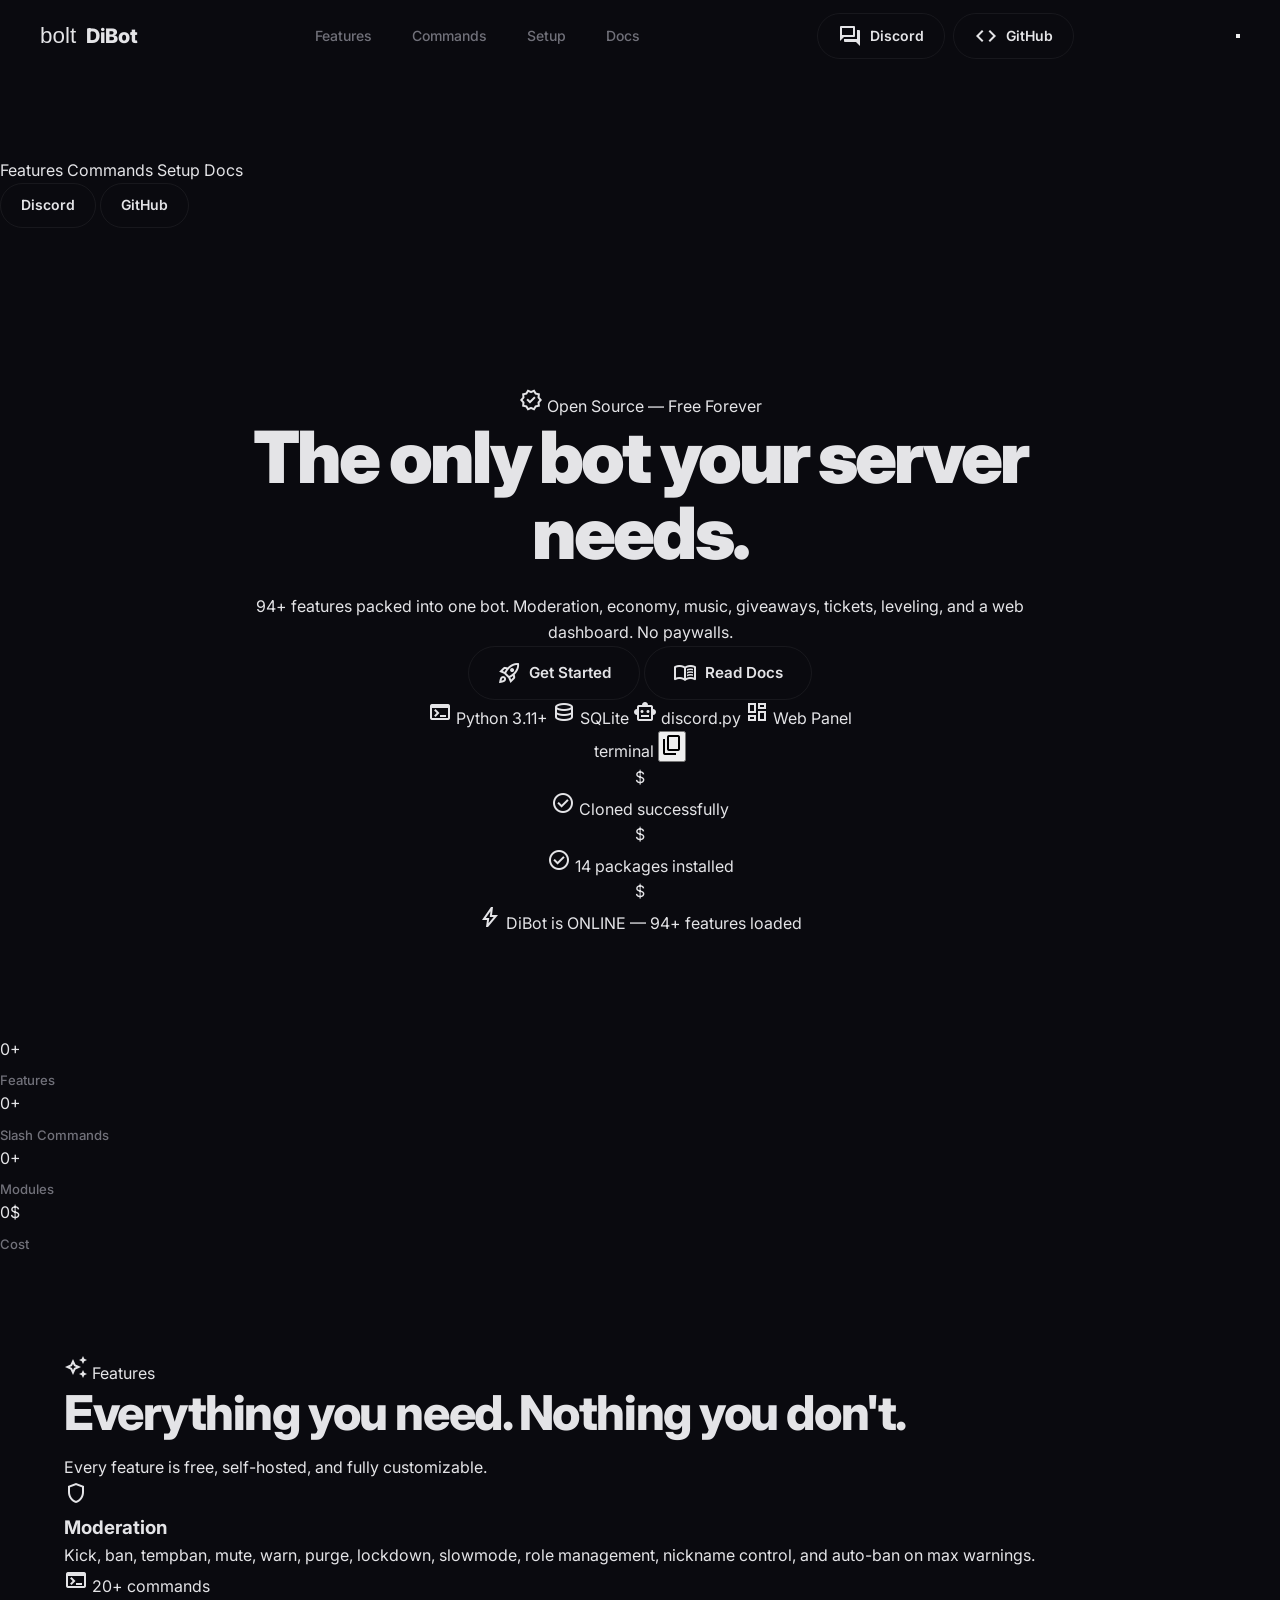
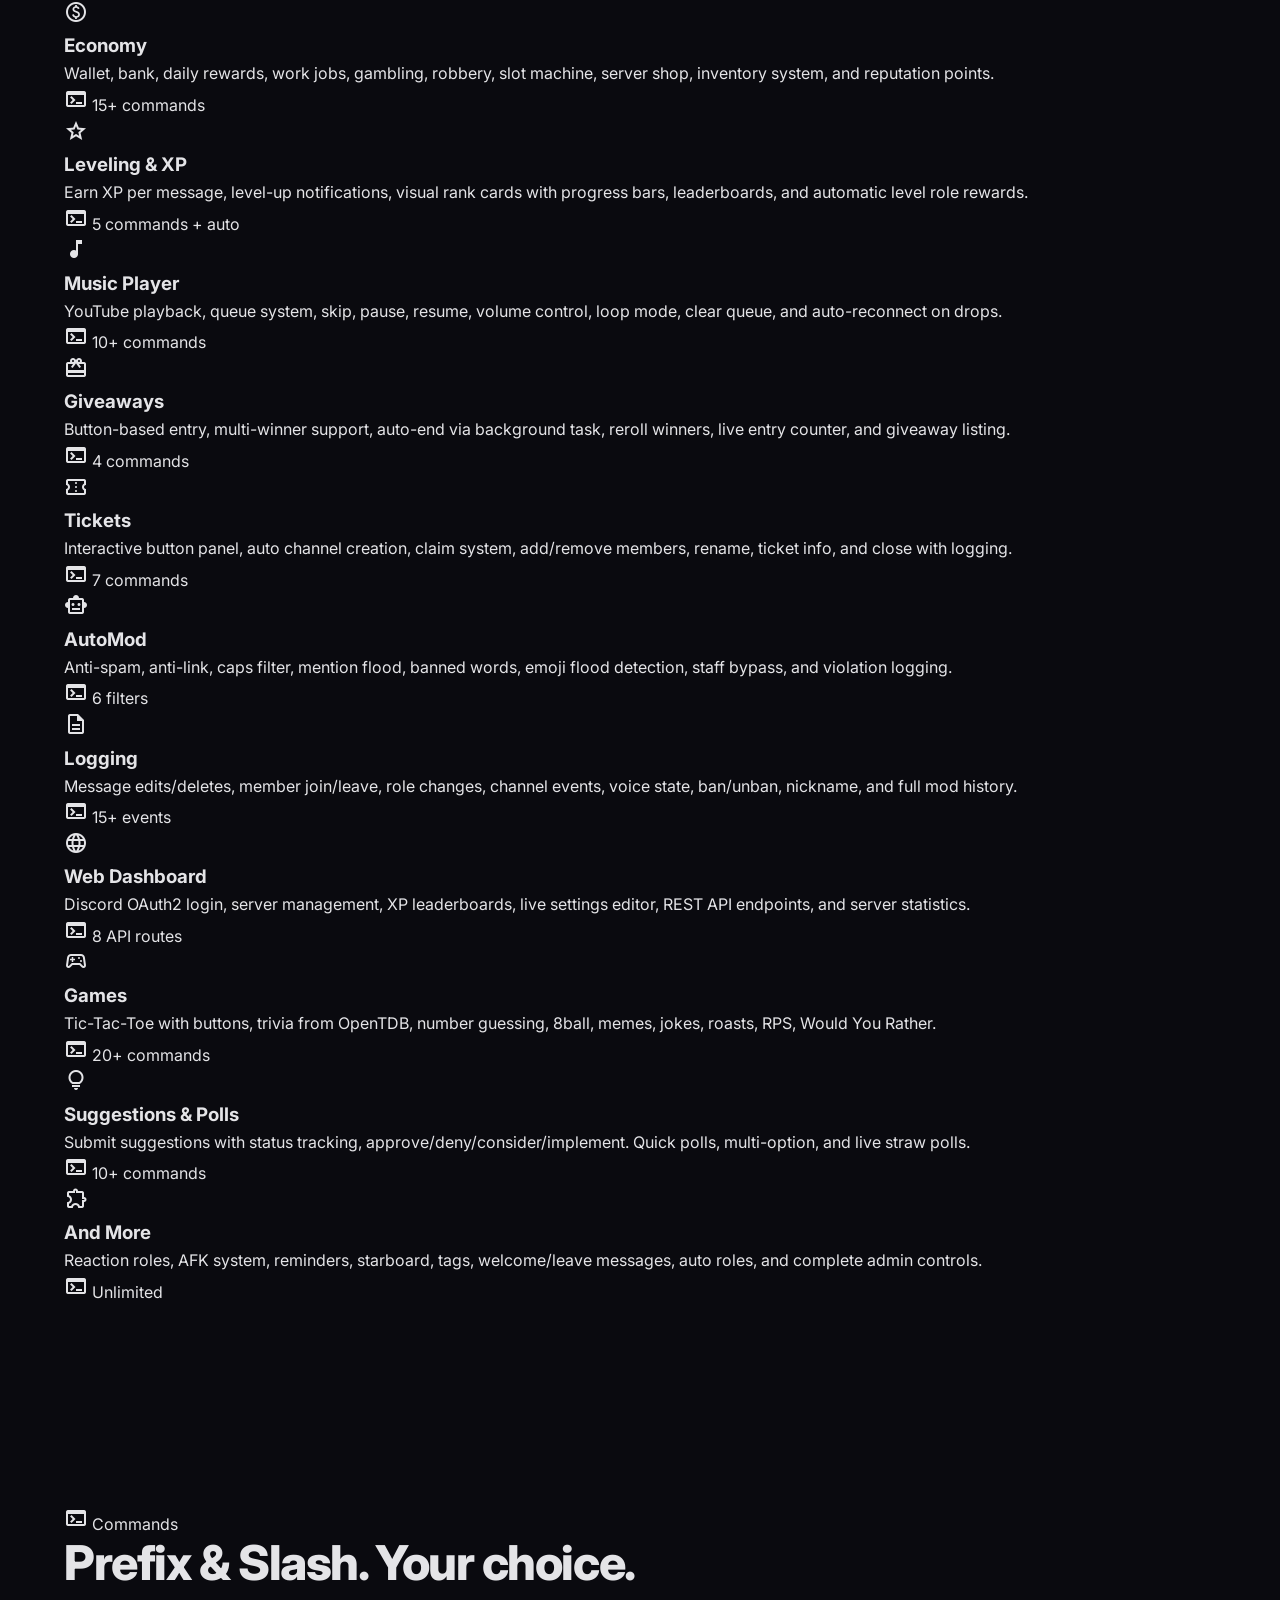
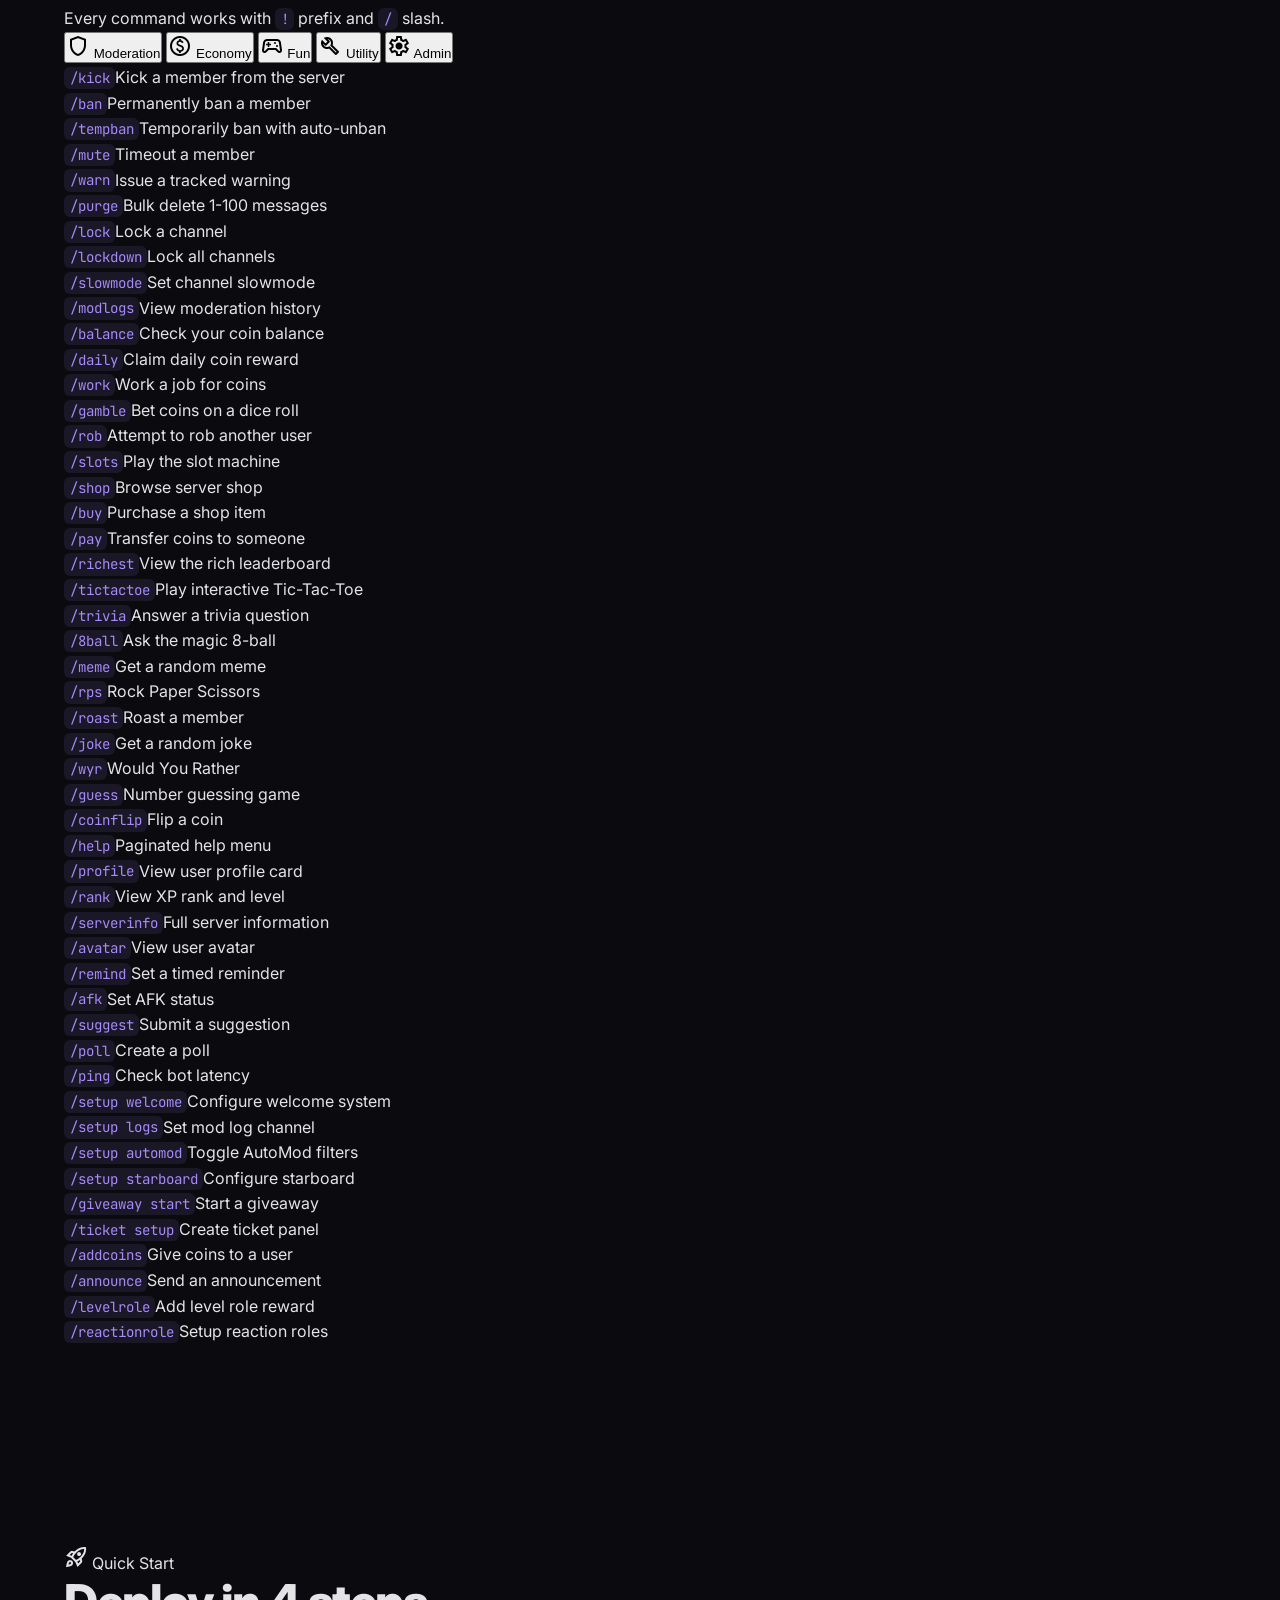
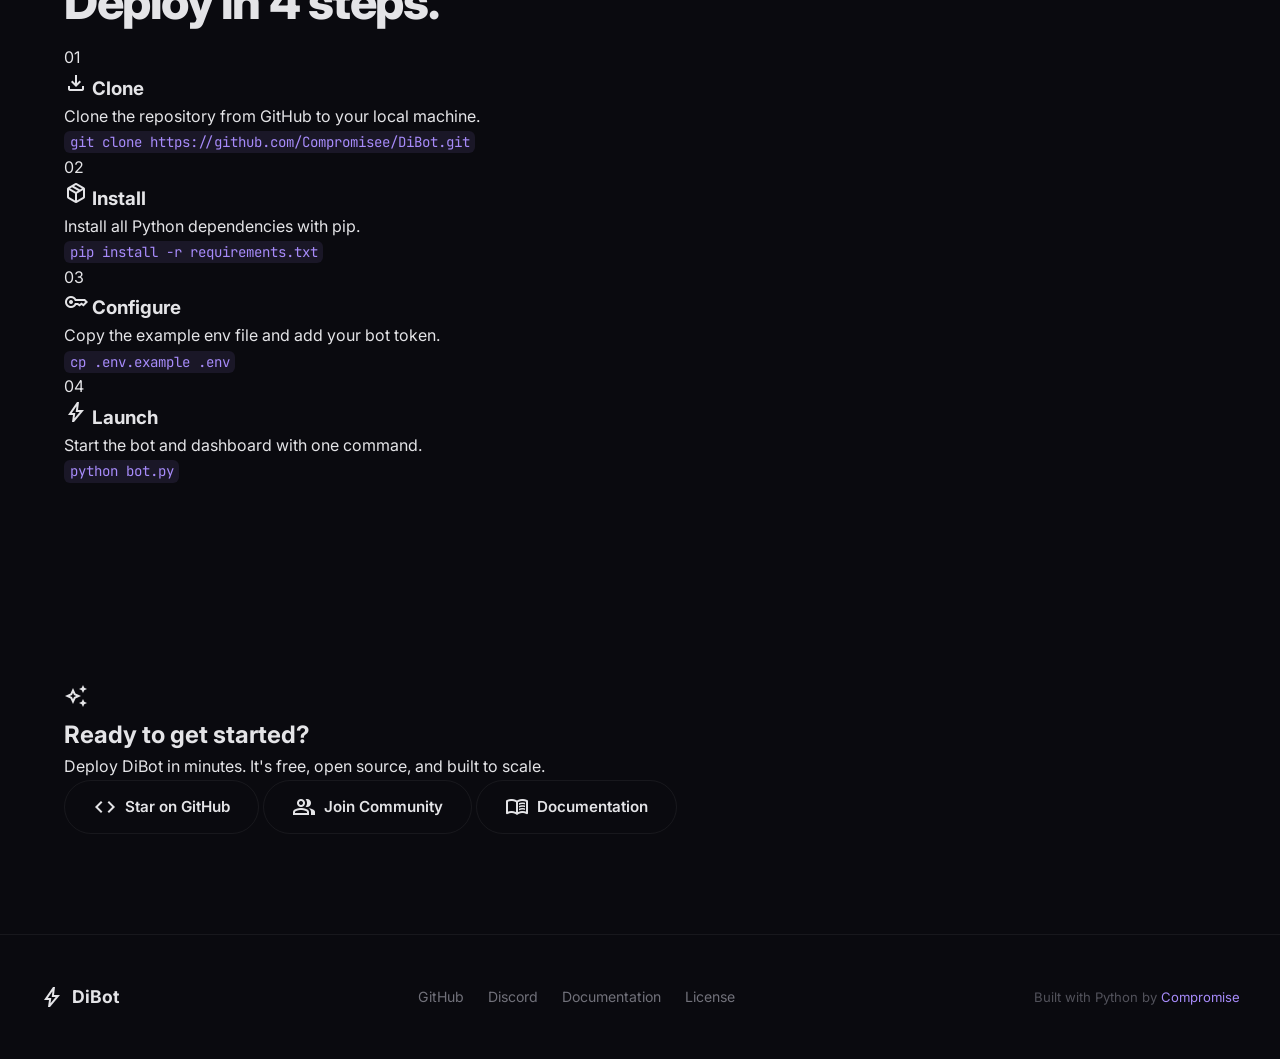
==== commit 07a28f8e: "Update index.html" ====
--- a/website/index.html
+++ b/website/index.html
@@ -4,464 +4,476 @@
     <meta charset="UTF-8">
     <meta name="viewport" content="width=device-width, initial-scale=1.0">
     <title>DiBot — The Ultimate Discord Bot</title>
-    <meta name="description" content="A powerful, open-source Discord bot with 94+ features. Economy, music, moderation, giveaways, and more.">
-    <meta name="theme-color" content="#0a0a0f">
-
-    <!-- Open Graph -->
+    <meta name="description" content="A powerful, open-source Discord bot with 94+ features.">
+    <meta name="theme-color" content="#0c0c0c">
+
     <meta property="og:title" content="DiBot — The Ultimate Discord Bot">
     <meta property="og:description" content="94+ features. Economy, Music, Moderation, Giveaways, Tickets, AutoMod, and a Web Dashboard.">
     <meta property="og:type" content="website">
-    <meta property="og:url" content="https://compromisee.github.io/DiBot">
-    <meta property="og:image" content="https://cdn.discordapp.com/embed/avatars/0.png">
-
-    <!-- Fonts -->
+
     <link rel="preconnect" href="https://fonts.googleapis.com">
     <link rel="preconnect" href="https://fonts.gstatic.com" crossorigin>
     <link href="https://fonts.googleapis.com/css2?family=Inter:wght@300;400;500;600;700;800;900&family=JetBrains+Mono:wght@400;500;700&display=swap" rel="stylesheet">
-
-    <!-- Noto Color Emoji (Google Emoji) -->
-    <link href="https://fonts.googleapis.com/css2?family=Noto+Color+Emoji&display=swap" rel="stylesheet">
+    <link href="https://fonts.googleapis.com/icon?family=Material+Icons+Outlined" rel="stylesheet">
+    <link href="https://fonts.googleapis.com/css2?family=Material+Symbols+Outlined:opsz,wght,FILL,GRAD@20..48,100..700,0..1,-50..200" rel="stylesheet">
 
     <link rel="stylesheet" href="css/style.css">
 </head>
 <body>
 
-    <!-- ═══════════════════════════════════ -->
-    <!--  DOT GRID BACKGROUND               -->
-    <!-- ═══════════════════════════════════ -->
-    <div class="dot-grid" id="dotGrid"></div>
-    <div class="gradient-orb gradient-orb-1"></div>
-    <div class="gradient-orb gradient-orb-2"></div>
-    <div class="gradient-orb gradient-orb-3"></div>
-
-    <!-- ═══════════════════════════════════ -->
-    <!--  CURSOR GLOW                        -->
-    <!-- ═══════════════════════════════════ -->
-    <div class="cursor-glow" id="cursorGlow"></div>
-
-    <!-- ═══════════════════════════════════ -->
-    <!--  NAVBAR                             -->
-    <!-- ═══════════════════════════════════ -->
+    <!-- Particles Canvas -->
+    <canvas id="particles" class="particles-canvas"></canvas>
+
+    <!-- Grid Overlay -->
+    <div class="grid-overlay"></div>
+
+    <!-- ══════════════════════════════ -->
+    <!--  NAVBAR                       -->
+    <!-- ══════════════════════════════ -->
     <nav class="nav" id="nav">
         <div class="nav-inner">
-            <a href="#" class="nav-brand">
-                <span class="brand-icon">⚡</span>
+            <a href="/" class="nav-brand">
+                <span class="material-symbols-outlined brand-icon">bolt</span>
                 <span class="brand-text">DiBot</span>
             </a>
             <div class="nav-links">
                 <a href="#features" class="nav-link">Features</a>
                 <a href="#commands" class="nav-link">Commands</a>
-                <a href="#terminal" class="nav-link">Demo</a>
-                <a href="#stats" class="nav-link">Stats</a>
+                <a href="#quickstart" class="nav-link">Setup</a>
+                <a href="docs.html" class="nav-link">Docs</a>
             </div>
             <div class="nav-actions">
-                <a href="https://discord.gg/yxbEGDnvac" target="_blank" class="btn btn-ghost">
-                    <svg width="18" height="18" viewBox="0 0 24 24" fill="currentColor"><path d="M20.317 4.37a19.791 19.791 0 0 0-4.885-1.515.074.074 0 0 0-.079.037c-.21.375-.444.864-.608 1.25a18.27 18.27 0 0 0-5.487 0 12.64 12.64 0 0 0-.617-1.25.077.077 0 0 0-.079-.037A19.736 19.736 0 0 0 3.677 4.37a.07.07 0 0 0-.032.027C.533 9.046-.32 13.58.099 18.057a.082.082 0 0 0 .031.057 19.9 19.9 0 0 0 5.993 3.03.078.078 0 0 0 .084-.028c.462-.63.874-1.295 1.226-1.994a.076.076 0 0 0-.041-.106 13.107 13.107 0 0 1-1.872-.892.077.077 0 0 1-.008-.128 10.2 10.2 0 0 0 .372-.292.074.074 0 0 1 .077-.01c3.928 1.793 8.18 1.793 12.062 0a.074.074 0 0 1 .078.01c.12.098.246.198.373.292a.077.077 0 0 1-.006.127 12.299 12.299 0 0 1-1.873.892.077.077 0 0 0-.041.107c.36.698.772 1.362 1.225 1.993a.076.076 0 0 0 .084.028 19.839 19.839 0 0 0 6.002-3.03.077.077 0 0 0 .032-.054c.5-5.177-.838-9.674-3.549-13.66a.061.061 0 0 0-.031-.03z"/></svg>
+                <a href="https://discord.gg/yxbEGDnvac" target="_blank" rel="noopener" class="btn btn-outline">
+                    <span class="material-symbols-outlined btn-icon">forum</span>
                     Discord
                 </a>
-                <a href="https://github.com/Compromisee/DiBot" target="_blank" class="btn btn-primary">
-                    <svg width="18" height="18" viewBox="0 0 24 24" fill="currentColor"><path d="M12 0c-6.626 0-12 5.373-12 12 0 5.302 3.438 9.8 8.207 11.387.599.111.793-.261.793-.577v-2.234c-3.338.726-4.033-1.416-4.033-1.416-.546-1.387-1.333-1.756-1.333-1.756-1.089-.745.083-.729.083-.729 1.205.084 1.839 1.237 1.839 1.237 1.07 1.834 2.807 1.304 3.492.997.107-.775.418-1.305.762-1.604-2.665-.305-5.467-1.334-5.467-5.931 0-1.311.469-2.381 1.236-3.221-.124-.303-.535-1.524.117-3.176 0 0 1.008-.322 3.301 1.23.957-.266 1.983-.399 3.003-.404 1.02.005 2.047.138 3.006.404 2.291-1.552 3.297-1.23 3.297-1.23.653 1.653.242 2.874.118 3.176.77.84 1.235 1.911 1.235 3.221 0 4.609-2.807 5.624-5.479 5.921.43.372.823 1.102.823 2.222v3.293c0 .319.192.694.801.576 4.765-1.589 8.199-6.086 8.199-11.386 0-6.627-5.373-12-12-12z"/></svg>
+                <a href="https://github.com/Compromisee/DiBot" target="_blank" rel="noopener" class="btn btn-fill">
+                    <span class="material-symbols-outlined btn-icon">code</span>
                     GitHub
                 </a>
             </div>
-            <button class="nav-toggle" id="navToggle" aria-label="Toggle Menu">
+            <button class="hamburger" id="hamburger" aria-label="Toggle menu">
                 <span></span><span></span><span></span>
             </button>
         </div>
     </nav>
 
-    <!-- ═══════════════════════════════════ -->
-    <!--  MOBILE MENU                        -->
-    <!-- ═══════════════════════════════════ -->
-    <div class="mobile-menu" id="mobileMenu">
-        <a href="#features" class="mobile-link">Features</a>
-        <a href="#commands" class="mobile-link">Commands</a>
-        <a href="#terminal" class="mobile-link">Demo</a>
-        <a href="#stats" class="mobile-link">Stats</a>
-        <div class="mobile-actions">
-            <a href="https://discord.gg/yxbEGDnvac" target="_blank" class="btn btn-ghost btn-full">Discord</a>
-            <a href="https://github.com/Compromisee/DiBot" target="_blank" class="btn btn-primary btn-full">GitHub</a>
+    <!-- Mobile Drawer -->
+    <div class="mobile-drawer" id="mobileDrawer">
+        <a href="#features" class="drawer-link">Features</a>
+        <a href="#commands" class="drawer-link">Commands</a>
+        <a href="#quickstart" class="drawer-link">Setup</a>
+        <a href="docs.html" class="drawer-link">Docs</a>
+        <div class="drawer-actions">
+            <a href="https://discord.gg/yxbEGDnvac" target="_blank" class="btn btn-outline btn-block">Discord</a>
+            <a href="https://github.com/Compromisee/DiBot" target="_blank" class="btn btn-fill btn-block">GitHub</a>
         </div>
     </div>
 
-    <!-- ═══════════════════════════════════ -->
-    <!--  HERO                               -->
-    <!-- ═══════════════════════════════════ -->
-    <section class="hero" id="hero">
-        <div class="hero-badge animate-on-scroll">
-            <span class="badge-dot"></span>
-            Open Source & Free Forever
-        </div>
-
-        <h1 class="hero-title animate-on-scroll">
-            <span class="title-line">The only Discord bot</span>
-            <span class="title-line title-gradient">you'll ever need.</span>
-        </h1>
-
-        <p class="hero-desc animate-on-scroll">
-            94+ features. Slash commands. Economy. Music. Moderation.
-            Giveaways. Tickets. AutoMod. Web Dashboard. All in one.
-        </p>
-
-        <div class="hero-actions animate-on-scroll">
-            <a href="https://github.com/Compromisee/DiBot" target="_blank" class="btn btn-primary btn-lg">
-                <svg width="20" height="20" viewBox="0 0 24 24" fill="currentColor"><path d="M12 0c-6.626 0-12 5.373-12 12 0 5.302 3.438 9.8 8.207 11.387.599.111.793-.261.793-.577v-2.234c-3.338.726-4.033-1.416-4.033-1.416-.546-1.387-1.333-1.756-1.333-1.756-1.089-.745.083-.729.083-.729 1.205.084 1.839 1.237 1.839 1.237 1.07 1.834 2.807 1.304 3.492.997.107-.775.418-1.305.762-1.604-2.665-.305-5.467-1.334-5.467-5.931 0-1.311.469-2.381 1.236-3.221-.124-.303-.535-1.524.117-3.176 0 0 1.008-.322 3.301 1.23.957-.266 1.983-.399 3.003-.404 1.02.005 2.047.138 3.006.404 2.291-1.552 3.297-1.23 3.297-1.23.653 1.653.242 2.874.118 3.176.77.84 1.235 1.911 1.235 3.221 0 4.609-2.807 5.624-5.479 5.921.43.372.823 1.102.823 2.222v3.293c0 .319.192.694.801.576 4.765-1.589 8.199-6.086 8.199-11.386 0-6.627-5.373-12-12-12z"/></svg>
-                View on GitHub
-            </a>
-            <a href="https://discord.gg/yxbEGDnvac" target="_blank" class="btn btn-ghost btn-lg">
-                Join Discord
-                <svg width="16" height="16" viewBox="0 0 24 24" fill="none" stroke="currentColor" stroke-width="2"><path d="M5 12h14M12 5l7 7-7 7"/></svg>
-            </a>
-        </div>
-
-        <div class="hero-tech animate-on-scroll">
-            <div class="tech-pill">🐍 Python 3.11+</div>
-            <div class="tech-pill">📦 discord.py 2.3</div>
-            <div class="tech-pill">🗄️ SQLite</div>
-            <div class="tech-pill">🌐 Web Dashboard</div>
-        </div>
-    </section>
-
-    <!-- ═══════════════════════════════════ -->
-    <!--  FEATURES                           -->
-    <!-- ═══════════════════════════════════ -->
+    <!-- ══════════════════════════════ -->
+    <!--  HERO                         -->
+    <!-- ══════════════════════════════ -->
+    <section class="hero">
+        <div class="hero-content">
+            <div class="hero-label reveal" data-delay="0">
+                <span class="material-symbols-outlined">verified</span>
+                Open Source &mdash; Free Forever
+            </div>
+
+            <h1 class="hero-title reveal" data-delay="1">
+                <span class="line">The only bot</span>
+                <span class="line accent-line">your server needs.</span>
+            </h1>
+
+            <p class="hero-subtitle reveal" data-delay="2">
+                94+ features packed into one bot. Moderation, economy, music,
+                giveaways, tickets, leveling, and a web dashboard. No paywalls.
+            </p>
+
+            <div class="hero-buttons reveal" data-delay="3">
+                <a href="https://github.com/Compromisee/DiBot" target="_blank" class="btn btn-fill btn-lg">
+                    <span class="material-symbols-outlined btn-icon">rocket_launch</span>
+                    Get Started
+                </a>
+                <a href="docs.html" class="btn btn-outline btn-lg">
+                    <span class="material-symbols-outlined btn-icon">menu_book</span>
+                    Read Docs
+                </a>
+            </div>
+
+            <div class="hero-chips reveal" data-delay="4">
+                <span class="chip"><span class="material-symbols-outlined">terminal</span> Python 3.11+</span>
+                <span class="chip"><span class="material-symbols-outlined">database</span> SQLite</span>
+                <span class="chip"><span class="material-symbols-outlined">smart_toy</span> discord.py</span>
+                <span class="chip"><span class="material-symbols-outlined">dashboard</span> Web Panel</span>
+            </div>
+        </div>
+
+        <!-- Hero Terminal -->
+        <div class="hero-terminal reveal" data-delay="5">
+            <div class="term-bar">
+                <div class="term-dots"><span></span><span></span><span></span></div>
+                <span class="term-title">terminal</span>
+                <button class="term-copy" id="heroCopy" aria-label="Copy">
+                    <span class="material-symbols-outlined">content_copy</span>
+                </button>
+            </div>
+            <div class="term-body">
+                <div class="term-line"><span class="term-prompt">$</span> <span class="typed" data-text="git clone https://github.com/Compromisee/DiBot.git"></span></div>
+                <div class="term-line term-muted"><span class="material-symbols-outlined term-icon">check_circle</span> Cloned successfully</div>
+                <div class="term-line"><span class="term-prompt">$</span> <span class="typed" data-text="cd DiBot && pip install -r requirements.txt"></span></div>
+                <div class="term-line term-muted"><span class="material-symbols-outlined term-icon">check_circle</span> 14 packages installed</div>
+                <div class="term-line"><span class="term-prompt">$</span> <span class="typed" data-text="python bot.py"></span></div>
+                <div class="term-line term-success"><span class="material-symbols-outlined term-icon">bolt</span> DiBot is ONLINE &mdash; 94+ features loaded</div>
+            </div>
+        </div>
+    </section>
+
+    <!-- ══════════════════════════════ -->
+    <!--  STATS BAR                    -->
+    <!-- ══════════════════════════════ -->
+    <section class="stats-bar reveal" data-delay="0">
+        <div class="stat-item">
+            <span class="stat-num" data-count="94">0</span><span class="stat-plus">+</span>
+            <span class="stat-label">Features</span>
+        </div>
+        <div class="stat-divider"></div>
+        <div class="stat-item">
+            <span class="stat-num" data-count="50">0</span><span class="stat-plus">+</span>
+            <span class="stat-label">Slash Commands</span>
+        </div>
+        <div class="stat-divider"></div>
+        <div class="stat-item">
+            <span class="stat-num" data-count="20">0</span><span class="stat-plus">+</span>
+            <span class="stat-label">Modules</span>
+        </div>
+        <div class="stat-divider"></div>
+        <div class="stat-item">
+            <span class="stat-num" data-count="0">0</span><span class="stat-plus">$</span>
+            <span class="stat-label">Cost</span>
+        </div>
+    </section>
+
+    <!-- ══════════════════════════════ -->
+    <!--  FEATURES                     -->
+    <!-- ══════════════════════════════ -->
     <section class="section" id="features">
-        <div class="section-header animate-on-scroll">
-            <span class="section-label">Features</span>
-            <h2 class="section-title">Everything built in.</h2>
-            <p class="section-desc">No premium. No paywalls. No missing features. Just deploy and go.</p>
-        </div>
-
-        <div class="features-grid">
-
-            <div class="feature-card animate-on-scroll" data-delay="0">
-                <div class="feature-icon">🛡️</div>
-                <h3>Moderation</h3>
-                <p>Kick, ban, tempban, mute, warn, purge, lockdown, slowmode, role management, and auto-ban on max warnings.</p>
-                <span class="feature-count">20+ commands</span>
-            </div>
-
-            <div class="feature-card animate-on-scroll" data-delay="1">
-                <div class="feature-icon">💰</div>
-                <h3>Economy</h3>
-                <p>Wallet & bank, daily/work rewards, gambling, rob, slots, shop system, inventory, and reputation points.</p>
-                <span class="feature-count">15+ commands</span>
-            </div>
-
-            <div class="feature-card animate-on-scroll" data-delay="2">
-                <div class="feature-icon">⭐</div>
-                <h3>Leveling & XP</h3>
-                <p>XP per message, level-up notifications, rank cards with progress bars, leaderboards, and level role rewards.</p>
-                <span class="feature-count">Auto + 5 commands</span>
-            </div>
-
-            <div class="feature-card animate-on-scroll" data-delay="3">
-                <div class="feature-icon">🎵</div>
-                <h3>Music Player</h3>
-                <p>YouTube playback, queue system, skip, pause, resume, volume control, loop mode, and auto-reconnect.</p>
-                <span class="feature-count">10+ commands</span>
-            </div>
-
-            <div class="feature-card animate-on-scroll" data-delay="4">
-                <div class="feature-icon">🎉</div>
-                <h3>Giveaways</h3>
-                <p>Button-based entry, multi-winner support, auto-end background task, reroll, and live entry counter.</p>
-                <span class="feature-count">4 commands</span>
-            </div>
-
-            <div class="feature-card animate-on-scroll" data-delay="5">
-                <div class="feature-icon">🎫</div>
-                <h3>Tickets</h3>
-                <p>Interactive button panel, auto-channel creation, claim system, add/remove members, and ticket logging.</p>
-                <span class="feature-count">7 commands</span>
-            </div>
-
-            <div class="feature-card animate-on-scroll" data-delay="6">
-                <div class="feature-icon">🤖</div>
-                <h3>AutoMod</h3>
-                <p>Anti-spam, anti-link, caps filter, mention flood protection, banned words, and emoji flood detection.</p>
-                <span class="feature-count">6 filters</span>
-            </div>
-
-            <div class="feature-card animate-on-scroll" data-delay="7">
-                <div class="feature-icon">📋</div>
-                <h3>Logging</h3>
-                <p>Message edits/deletes, member join/leave, role changes, channel events, voice activity, and ban/unban tracking.</p>
-                <span class="feature-count">15+ events</span>
-            </div>
-
-            <div class="feature-card animate-on-scroll" data-delay="8">
-                <div class="feature-icon">🌐</div>
-                <h3>Web Dashboard</h3>
-                <p>Discord OAuth2 login, server management, leaderboards, live settings editor, and REST API endpoints.</p>
-                <span class="feature-count">8 API routes</span>
-            </div>
-
-            <div class="feature-card animate-on-scroll" data-delay="9">
-                <div class="feature-icon">🎮</div>
-                <h3>Games & Fun</h3>
-                <p>Tic-Tac-Toe, trivia, number guessing, 8ball, memes, jokes, roasts, RPS, Would You Rather, and more.</p>
-                <span class="feature-count">20+ commands</span>
-            </div>
-
-            <div class="feature-card animate-on-scroll" data-delay="10">
-                <div class="feature-icon">💡</div>
-                <h3>Suggestions & Polls</h3>
-                <p>Submit and manage suggestions with status tracking. Quick polls, multi-option polls, and live straw polls.</p>
-                <span class="feature-count">10+ commands</span>
-            </div>
-
-            <div class="feature-card animate-on-scroll" data-delay="11">
-                <div class="feature-icon">⚙️</div>
-                <h3>And More...</h3>
-                <p>Reaction roles, AFK system, reminders, starboard, tags, welcome/leave messages, and full admin controls.</p>
-                <span class="feature-count">∞ possibilities</span>
-            </div>
-
-        </div>
-    </section>
-
-    <!-- ═══════════════════════════════════ -->
-    <!--  TERMINAL DEMO                      -->
-    <!-- ═══════════════════════════════════ -->
-    <section class="section" id="terminal">
-        <div class="section-header animate-on-scroll">
-            <span class="section-label">Quick Start</span>
-            <h2 class="section-title">Up and running in minutes.</h2>
-            <p class="section-desc">Clone, configure, and deploy. No complicated setup required.</p>
-        </div>
-
-        <div class="terminal animate-on-scroll">
-            <div class="terminal-header">
-                <div class="terminal-dots">
-                    <span class="dot dot-red"></span>
-                    <span class="dot dot-yellow"></span>
-                    <span class="dot dot-green"></span>
-                </div>
-                <span class="terminal-title">~/DiBot</span>
-                <div class="terminal-actions">
-                    <button class="terminal-copy" id="terminalCopy" title="Copy commands">
-                        <svg width="14" height="14" viewBox="0 0 24 24" fill="none" stroke="currentColor" stroke-width="2"><rect x="9" y="9" width="13" height="13" rx="2"/><path d="M5 15H4a2 2 0 01-2-2V4a2 2 0 012-2h9a2 2 0 012 2v1"/></svg>
-                    </button>
-                </div>
-            </div>
-            <div class="terminal-body" id="terminalBody">
-                <div class="terminal-line" data-delay="0">
-                    <span class="terminal-prompt">$</span>
-                    <span class="terminal-cmd" data-text="git clone https://github.com/Compromisee/DiBot.git"></span>
-                </div>
-                <div class="terminal-line terminal-output" data-delay="1">
-                    <span>Cloning into 'DiBot'... <span class="terminal-success">done.</span></span>
-                </div>
-                <div class="terminal-line" data-delay="2">
-                    <span class="terminal-prompt">$</span>
-                    <span class="terminal-cmd" data-text="cd DiBot && pip install -r requirements.txt"></span>
-                </div>
-                <div class="terminal-line terminal-output" data-delay="3">
-                    <span>Installing <span class="terminal-highlight">14 packages</span>... <span class="terminal-success">✓</span></span>
-                </div>
-                <div class="terminal-line" data-delay="4">
-                    <span class="terminal-prompt">$</span>
-                    <span class="terminal-cmd" data-text="cp .env.example .env && nano .env"></span>
-                </div>
-                <div class="terminal-line terminal-output" data-delay="5">
-                    <span>Configure your <span class="terminal-highlight">DISCORD_TOKEN</span> and settings</span>
-                </div>
-                <div class="terminal-line" data-delay="6">
-                    <span class="terminal-prompt">$</span>
-                    <span class="terminal-cmd" data-text="python bot.py"></span>
-                </div>
-                <div class="terminal-line terminal-output terminal-final" data-delay="7">
-                    <span>
-╔══════════════════════════════════════╗<br>
-║&nbsp;&nbsp;🤖 DiBot is <span class="terminal-success">ONLINE!</span><br>
-║&nbsp;&nbsp;📡 Guilds: <span class="terminal-highlight">1</span><br>
-║&nbsp;&nbsp;⚡ Slash Commands: <span class="terminal-highlight">50+</span><br>
-║&nbsp;&nbsp;🌐 Dashboard: <span class="terminal-highlight">localhost:5000</span><br>
-╚══════════════════════════════════════╝
-                    </span>
-                </div>
-                <div class="terminal-cursor"></div>
-            </div>
-        </div>
-    </section>
-
-    <!-- ═══════════════════════════════════ -->
-    <!--  COMMANDS SHOWCASE                  -->
-    <!-- ═══════════════════════════════════ -->
+        <div class="section-head reveal">
+            <span class="section-tag"><span class="material-symbols-outlined">auto_awesome</span> Features</span>
+            <h2 class="section-title">Everything you need. Nothing you don't.</h2>
+            <p class="section-sub">Every feature is free, self-hosted, and fully customizable.</p>
+        </div>
+
+        <div class="feature-grid">
+            <div class="f-card reveal" data-delay="0">
+                <div class="f-card-head">
+                    <span class="material-symbols-outlined f-icon pastel-red">shield</span>
+                    <h3>Moderation</h3>
+                </div>
+                <p>Kick, ban, tempban, mute, warn, purge, lockdown, slowmode, role management, nickname control, and auto-ban on max warnings.</p>
+                <div class="f-footer"><span class="material-symbols-outlined">terminal</span> 20+ commands</div>
+            </div>
+
+            <div class="f-card reveal" data-delay="1">
+                <div class="f-card-head">
+                    <span class="material-symbols-outlined f-icon pastel-yellow">paid</span>
+                    <h3>Economy</h3>
+                </div>
+                <p>Wallet, bank, daily rewards, work jobs, gambling, robbery, slot machine, server shop, inventory system, and reputation points.</p>
+                <div class="f-footer"><span class="material-symbols-outlined">terminal</span> 15+ commands</div>
+            </div>
+
+            <div class="f-card reveal" data-delay="2">
+                <div class="f-card-head">
+                    <span class="material-symbols-outlined f-icon pastel-purple">star</span>
+                    <h3>Leveling & XP</h3>
+                </div>
+                <p>Earn XP per message, level-up notifications, visual rank cards with progress bars, leaderboards, and automatic level role rewards.</p>
+                <div class="f-footer"><span class="material-symbols-outlined">terminal</span> 5 commands + auto</div>
+            </div>
+
+            <div class="f-card reveal" data-delay="3">
+                <div class="f-card-head">
+                    <span class="material-symbols-outlined f-icon pastel-green">music_note</span>
+                    <h3>Music Player</h3>
+                </div>
+                <p>YouTube playback, queue system, skip, pause, resume, volume control, loop mode, clear queue, and auto-reconnect on drops.</p>
+                <div class="f-footer"><span class="material-symbols-outlined">terminal</span> 10+ commands</div>
+            </div>
+
+            <div class="f-card reveal" data-delay="4">
+                <div class="f-card-head">
+                    <span class="material-symbols-outlined f-icon pastel-pink">redeem</span>
+                    <h3>Giveaways</h3>
+                </div>
+                <p>Button-based entry, multi-winner support, auto-end via background task, reroll winners, live entry counter, and giveaway listing.</p>
+                <div class="f-footer"><span class="material-symbols-outlined">terminal</span> 4 commands</div>
+            </div>
+
+            <div class="f-card reveal" data-delay="5">
+                <div class="f-card-head">
+                    <span class="material-symbols-outlined f-icon pastel-blue">confirmation_number</span>
+                    <h3>Tickets</h3>
+                </div>
+                <p>Interactive button panel, auto channel creation, claim system, add/remove members, rename, ticket info, and close with logging.</p>
+                <div class="f-footer"><span class="material-symbols-outlined">terminal</span> 7 commands</div>
+            </div>
+
+            <div class="f-card reveal" data-delay="6">
+                <div class="f-card-head">
+                    <span class="material-symbols-outlined f-icon pastel-orange">smart_toy</span>
+                    <h3>AutoMod</h3>
+                </div>
+                <p>Anti-spam, anti-link, caps filter, mention flood, banned words, emoji flood detection, staff bypass, and violation logging.</p>
+                <div class="f-footer"><span class="material-symbols-outlined">terminal</span> 6 filters</div>
+            </div>
+
+            <div class="f-card reveal" data-delay="7">
+                <div class="f-card-head">
+                    <span class="material-symbols-outlined f-icon pastel-teal">description</span>
+                    <h3>Logging</h3>
+                </div>
+                <p>Message edits/deletes, member join/leave, role changes, channel events, voice state, ban/unban, nickname, and full mod history.</p>
+                <div class="f-footer"><span class="material-symbols-outlined">terminal</span> 15+ events</div>
+            </div>
+
+            <div class="f-card reveal" data-delay="8">
+                <div class="f-card-head">
+                    <span class="material-symbols-outlined f-icon pastel-indigo">language</span>
+                    <h3>Web Dashboard</h3>
+                </div>
+                <p>Discord OAuth2 login, server management, XP leaderboards, live settings editor, REST API endpoints, and server statistics.</p>
+                <div class="f-footer"><span class="material-symbols-outlined">terminal</span> 8 API routes</div>
+            </div>
+
+            <div class="f-card reveal" data-delay="9">
+                <div class="f-card-head">
+                    <span class="material-symbols-outlined f-icon pastel-lime">sports_esports</span>
+                    <h3>Games</h3>
+                </div>
+                <p>Tic-Tac-Toe with buttons, trivia from OpenTDB, number guessing, 8ball, memes, jokes, roasts, RPS, Would You Rather.</p>
+                <div class="f-footer"><span class="material-symbols-outlined">terminal</span> 20+ commands</div>
+            </div>
+
+            <div class="f-card reveal" data-delay="10">
+                <div class="f-card-head">
+                    <span class="material-symbols-outlined f-icon pastel-cyan">lightbulb</span>
+                    <h3>Suggestions & Polls</h3>
+                </div>
+                <p>Submit suggestions with status tracking, approve/deny/consider/implement. Quick polls, multi-option, and live straw polls.</p>
+                <div class="f-footer"><span class="material-symbols-outlined">terminal</span> 10+ commands</div>
+            </div>
+
+            <div class="f-card reveal" data-delay="11">
+                <div class="f-card-head">
+                    <span class="material-symbols-outlined f-icon pastel-rose">extension</span>
+                    <h3>And More</h3>
+                </div>
+                <p>Reaction roles, AFK system, reminders, starboard, tags, welcome/leave messages, auto roles, and complete admin controls.</p>
+                <div class="f-footer"><span class="material-symbols-outlined">terminal</span> Unlimited</div>
+            </div>
+        </div>
+    </section>
+
+    <!-- ══════════════════════════════ -->
+    <!--  COMMANDS                     -->
+    <!-- ══════════════════════════════ -->
     <section class="section" id="commands">
-        <div class="section-header animate-on-scroll">
-            <span class="section-label">Commands</span>
+        <div class="section-head reveal">
+            <span class="section-tag"><span class="material-symbols-outlined">terminal</span> Commands</span>
             <h2 class="section-title">Prefix & Slash. Your choice.</h2>
-            <p class="section-desc">Every command works as both <code>!</code> prefix and <code>/</code> slash.</p>
-        </div>
-
-        <div class="commands-tabs animate-on-scroll">
-            <button class="tab active" data-tab="mod">🛡️ Moderation</button>
-            <button class="tab" data-tab="eco">💰 Economy</button>
-            <button class="tab" data-tab="fun">🎮 Fun & Games</button>
-            <button class="tab" data-tab="util">🔧 Utility</button>
-            <button class="tab" data-tab="admin">⚙️ Admin</button>
-        </div>
-
-        <div class="commands-panel active" id="panel-mod">
-            <div class="cmd-grid">
-                <div class="cmd"><code>/kick</code><span>Kick a member</span></div>
-                <div class="cmd"><code>/ban</code><span>Ban a member</span></div>
-                <div class="cmd"><code>/tempban</code><span>Temporary ban</span></div>
-                <div class="cmd"><code>/mute</code><span>Timeout a member</span></div>
-                <div class="cmd"><code>/warn</code><span>Issue a warning</span></div>
-                <div class="cmd"><code>/purge</code><span>Bulk delete messages</span></div>
-                <div class="cmd"><code>/lock</code><span>Lock a channel</span></div>
-                <div class="cmd"><code>/slowmode</code><span>Set slowmode delay</span></div>
-                <div class="cmd"><code>/lockdown</code><span>Lock all channels</span></div>
-                <div class="cmd"><code>/modlogs</code><span>View mod history</span></div>
-            </div>
-        </div>
-
-        <div class="commands-panel" id="panel-eco">
-            <div class="cmd-grid">
-                <div class="cmd"><code>/balance</code><span>Check your coins</span></div>
-                <div class="cmd"><code>/daily</code><span>Claim daily reward</span></div>
-                <div class="cmd"><code>/work</code><span>Work for coins</span></div>
-                <div class="cmd"><code>/gamble</code><span>Bet your coins</span></div>
-                <div class="cmd"><code>/rob</code><span>Rob another user</span></div>
-                <div class="cmd"><code>/slots</code><span>Slot machine</span></div>
-                <div class="cmd"><code>/shop</code><span>View server shop</span></div>
-                <div class="cmd"><code>/buy</code><span>Buy an item</span></div>
-                <div class="cmd"><code>/pay</code><span>Send coins</span></div>
-                <div class="cmd"><code>/richest</code><span>Rich leaderboard</span></div>
-            </div>
-        </div>
-
-        <div class="commands-panel" id="panel-fun">
-            <div class="cmd-grid">
-                <div class="cmd"><code>/tictactoe</code><span>Play Tic-Tac-Toe</span></div>
-                <div class="cmd"><code>/trivia</code><span>Answer trivia</span></div>
-                <div class="cmd"><code>/8ball</code><span>Magic 8-ball</span></div>
-                <div class="cmd"><code>/meme</code><span>Random meme</span></div>
-                <div class="cmd"><code>/rps</code><span>Rock Paper Scissors</span></div>
-                <div class="cmd"><code>/roast</code><span>Roast someone</span></div>
-                <div class="cmd"><code>/joke</code><span>Random joke</span></div>
-                <div class="cmd"><code>/wyr</code><span>Would You Rather</span></div>
-                <div class="cmd"><code>/slots</code><span>Slot machine</span></div>
-                <div class="cmd"><code>/guess</code><span>Number guessing</span></div>
-            </div>
-        </div>
-
-        <div class="commands-panel" id="panel-util">
-            <div class="cmd-grid">
-                <div class="cmd"><code>/help</code><span>Paginated help</span></div>
-                <div class="cmd"><code>/profile</code><span>View profile card</span></div>
-                <div class="cmd"><code>/rank</code><span>View XP rank</span></div>
-                <div class="cmd"><code>/serverinfo</code><span>Server info</span></div>
-                <div class="cmd"><code>/avatar</code><span>View avatar</span></div>
-                <div class="cmd"><code>/remind</code><span>Set a reminder</span></div>
-                <div class="cmd"><code>/afk</code><span>Set AFK status</span></div>
-                <div class="cmd"><code>/suggest</code><span>Submit suggestion</span></div>
-                <div class="cmd"><code>/poll</code><span>Create a poll</span></div>
-                <div class="cmd"><code>/ping</code><span>Check latency</span></div>
-            </div>
-        </div>
-
-        <div class="commands-panel" id="panel-admin">
-            <div class="cmd-grid">
-                <div class="cmd"><code>/setup welcome</code><span>Configure welcome</span></div>
-                <div class="cmd"><code>/setup logs</code><span>Set log channel</span></div>
-                <div class="cmd"><code>/setup automod</code><span>Configure AutoMod</span></div>
-                <div class="cmd"><code>/setup starboard</code><span>Setup starboard</span></div>
-                <div class="cmd"><code>/giveaway start</code><span>Start giveaway</span></div>
-                <div class="cmd"><code>/ticket setup</code><span>Create ticket panel</span></div>
-                <div class="cmd"><code>/addcoins</code><span>Give coins</span></div>
-                <div class="cmd"><code>/announce</code><span>Send announcement</span></div>
-                <div class="cmd"><code>/levelrole</code><span>Add level reward</span></div>
-                <div class="cmd"><code>/reactionrole</code><span>Add reaction role</span></div>
-            </div>
-        </div>
-    </section>
-
-    <!-- ═══════════════════════════════════ -->
-    <!--  STATS                              -->
-    <!-- ═══════════════════════════════════ -->
-    <section class="section" id="stats">
-        <div class="section-header animate-on-scroll">
-            <span class="section-label">By the Numbers</span>
-            <h2 class="section-title">Built to scale.</h2>
-        </div>
-
-        <div class="stats-grid animate-on-scroll">
-            <div class="stat-card">
-                <span class="stat-number" data-count="94">0</span>
-                <span class="stat-suffix">+</span>
-                <span class="stat-label">Features</span>
-            </div>
-            <div class="stat-card">
-                <span class="stat-number" data-count="50">0</span>
-                <span class="stat-suffix">+</span>
-                <span class="stat-label">Slash Commands</span>
-            </div>
-            <div class="stat-card">
-                <span class="stat-number" data-count="15">0</span>
-                <span class="stat-suffix"></span>
-                <span class="stat-label">Database Tables</span>
-            </div>
-            <div class="stat-card">
-                <span class="stat-number" data-count="8">0</span>
-                <span class="stat-suffix"></span>
-                <span class="stat-label">API Endpoints</span>
-            </div>
-            <div class="stat-card">
-                <span class="stat-number" data-count="20">0</span>
-                <span class="stat-suffix">+</span>
-                <span class="stat-label">Cog Modules</span>
-            </div>
-            <div class="stat-card">
-                <span class="stat-number" data-count="0">0</span>
-                <span class="stat-suffix">$</span>
-                <span class="stat-label">Cost Forever</span>
-            </div>
-        </div>
-    </section>
-
-    <!-- ═══════════════════════════════════ -->
-    <!--  CTA                                -->
-    <!-- ═══════════════════════════════════ -->
-    <section class="section cta-section" id="cta">
-        <div class="cta animate-on-scroll">
-            <div class="cta-glow"></div>
-            <h2>Ready to get started?</h2>
-            <p>Deploy DiBot in minutes. Free, open source, and fully customizable.</p>
-            <div class="cta-actions">
-                <a href="https://github.com/Compromisee/DiBot" target="_blank" class="btn btn-primary btn-lg">
-                    <svg width="20" height="20" viewBox="0 0 24 24" fill="currentColor"><path d="M12 0c-6.626 0-12 5.373-12 12 0 5.302 3.438 9.8 8.207 11.387.599.111.793-.261.793-.577v-2.234c-3.338.726-4.033-1.416-4.033-1.416-.546-1.387-1.333-1.756-1.333-1.756-1.089-.745.083-.729.083-.729 1.205.084 1.839 1.237 1.839 1.237 1.07 1.834 2.807 1.304 3.492.997.107-.775.418-1.305.762-1.604-2.665-.305-5.467-1.334-5.467-5.931 0-1.311.469-2.381 1.236-3.221-.124-.303-.535-1.524.117-3.176 0 0 1.008-.322 3.301 1.23.957-.266 1.983-.399 3.003-.404 1.02.005 2.047.138 3.006.404 2.291-1.552 3.297-1.23 3.297-1.23.653 1.653.242 2.874.118 3.176.77.84 1.235 1.911 1.235 3.221 0 4.609-2.807 5.624-5.479 5.921.43.372.823 1.102.823 2.222v3.293c0 .319.192.694.801.576 4.765-1.589 8.199-6.086 8.199-11.386 0-6.627-5.373-12-12-12z"/></svg>
-                    Star on GitHub
-                </a>
-                <a href="https://discord.gg/yxbEGDnvac" target="_blank" class="btn btn-ghost btn-lg">
-                    Join Community
-                    <svg width="16" height="16" viewBox="0 0 24 24" fill="none" stroke="currentColor" stroke-width="2"><path d="M5 12h14M12 5l7 7-7 7"/></svg>
-                </a>
-            </div>
-        </div>
-    </section>
-
-    <!-- ═══════════════════════════════════ -->
-    <!--  FOOTER                             -->
-    <!-- ═══════════════════════════════════ -->
+            <p class="section-sub">Every command works with <code>!</code> prefix and <code>/</code> slash.</p>
+        </div>
+
+        <div class="tabs reveal" data-delay="0">
+            <button class="tab-btn active" data-tab="tab-mod">
+                <span class="material-symbols-outlined">shield</span> Moderation
+            </button>
+            <button class="tab-btn" data-tab="tab-eco">
+                <span class="material-symbols-outlined">paid</span> Economy
+            </button>
+            <button class="tab-btn" data-tab="tab-fun">
+                <span class="material-symbols-outlined">sports_esports</span> Fun
+            </button>
+            <button class="tab-btn" data-tab="tab-util">
+                <span class="material-symbols-outlined">build</span> Utility
+            </button>
+            <button class="tab-btn" data-tab="tab-admin">
+                <span class="material-symbols-outlined">settings</span> Admin
+            </button>
+        </div>
+
+        <div class="tab-panel active" id="tab-mod">
+            <div class="cmd-list">
+                <div class="cmd-item"><code>/kick</code><span>Kick a member from the server</span></div>
+                <div class="cmd-item"><code>/ban</code><span>Permanently ban a member</span></div>
+                <div class="cmd-item"><code>/tempban</code><span>Temporarily ban with auto-unban</span></div>
+                <div class="cmd-item"><code>/mute</code><span>Timeout a member</span></div>
+                <div class="cmd-item"><code>/warn</code><span>Issue a tracked warning</span></div>
+                <div class="cmd-item"><code>/purge</code><span>Bulk delete 1-100 messages</span></div>
+                <div class="cmd-item"><code>/lock</code><span>Lock a channel</span></div>
+                <div class="cmd-item"><code>/lockdown</code><span>Lock all channels</span></div>
+                <div class="cmd-item"><code>/slowmode</code><span>Set channel slowmode</span></div>
+                <div class="cmd-item"><code>/modlogs</code><span>View moderation history</span></div>
+            </div>
+        </div>
+
+        <div class="tab-panel" id="tab-eco">
+            <div class="cmd-list">
+                <div class="cmd-item"><code>/balance</code><span>Check your coin balance</span></div>
+                <div class="cmd-item"><code>/daily</code><span>Claim daily coin reward</span></div>
+                <div class="cmd-item"><code>/work</code><span>Work a job for coins</span></div>
+                <div class="cmd-item"><code>/gamble</code><span>Bet coins on a dice roll</span></div>
+                <div class="cmd-item"><code>/rob</code><span>Attempt to rob another user</span></div>
+                <div class="cmd-item"><code>/slots</code><span>Play the slot machine</span></div>
+                <div class="cmd-item"><code>/shop</code><span>Browse server shop</span></div>
+                <div class="cmd-item"><code>/buy</code><span>Purchase a shop item</span></div>
+                <div class="cmd-item"><code>/pay</code><span>Transfer coins to someone</span></div>
+                <div class="cmd-item"><code>/richest</code><span>View the rich leaderboard</span></div>
+            </div>
+        </div>
+
+        <div class="tab-panel" id="tab-fun">
+            <div class="cmd-list">
+                <div class="cmd-item"><code>/tictactoe</code><span>Play interactive Tic-Tac-Toe</span></div>
+                <div class="cmd-item"><code>/trivia</code><span>Answer a trivia question</span></div>
+                <div class="cmd-item"><code>/8ball</code><span>Ask the magic 8-ball</span></div>
+                <div class="cmd-item"><code>/meme</code><span>Get a random meme</span></div>
+                <div class="cmd-item"><code>/rps</code><span>Rock Paper Scissors</span></div>
+                <div class="cmd-item"><code>/roast</code><span>Roast a member</span></div>
+                <div class="cmd-item"><code>/joke</code><span>Get a random joke</span></div>
+                <div class="cmd-item"><code>/wyr</code><span>Would You Rather</span></div>
+                <div class="cmd-item"><code>/guess</code><span>Number guessing game</span></div>
+                <div class="cmd-item"><code>/coinflip</code><span>Flip a coin</span></div>
+            </div>
+        </div>
+
+        <div class="tab-panel" id="tab-util">
+            <div class="cmd-list">
+                <div class="cmd-item"><code>/help</code><span>Paginated help menu</span></div>
+                <div class="cmd-item"><code>/profile</code><span>View user profile card</span></div>
+                <div class="cmd-item"><code>/rank</code><span>View XP rank and level</span></div>
+                <div class="cmd-item"><code>/serverinfo</code><span>Full server information</span></div>
+                <div class="cmd-item"><code>/avatar</code><span>View user avatar</span></div>
+                <div class="cmd-item"><code>/remind</code><span>Set a timed reminder</span></div>
+                <div class="cmd-item"><code>/afk</code><span>Set AFK status</span></div>
+                <div class="cmd-item"><code>/suggest</code><span>Submit a suggestion</span></div>
+                <div class="cmd-item"><code>/poll</code><span>Create a poll</span></div>
+                <div class="cmd-item"><code>/ping</code><span>Check bot latency</span></div>
+            </div>
+        </div>
+
+        <div class="tab-panel" id="tab-admin">
+            <div class="cmd-list">
+                <div class="cmd-item"><code>/setup welcome</code><span>Configure welcome system</span></div>
+                <div class="cmd-item"><code>/setup logs</code><span>Set mod log channel</span></div>
+                <div class="cmd-item"><code>/setup automod</code><span>Toggle AutoMod filters</span></div>
+                <div class="cmd-item"><code>/setup starboard</code><span>Configure starboard</span></div>
+                <div class="cmd-item"><code>/giveaway start</code><span>Start a giveaway</span></div>
+                <div class="cmd-item"><code>/ticket setup</code><span>Create ticket panel</span></div>
+                <div class="cmd-item"><code>/addcoins</code><span>Give coins to a user</span></div>
+                <div class="cmd-item"><code>/announce</code><span>Send an announcement</span></div>
+                <div class="cmd-item"><code>/levelrole</code><span>Add level role reward</span></div>
+                <div class="cmd-item"><code>/reactionrole</code><span>Setup reaction roles</span></div>
+            </div>
+        </div>
+    </section>
+
+    <!-- ══════════════════════════════ -->
+    <!--  QUICK START                  -->
+    <!-- ══════════════════════════════ -->
+    <section class="section" id="quickstart">
+        <div class="section-head reveal">
+            <span class="section-tag"><span class="material-symbols-outlined">rocket_launch</span> Quick Start</span>
+            <h2 class="section-title">Deploy in 4 steps.</h2>
+        </div>
+
+        <div class="steps-grid">
+            <div class="step-card reveal" data-delay="0">
+                <div class="step-num">01</div>
+                <div class="step-content">
+                    <h3><span class="material-symbols-outlined">download</span> Clone</h3>
+                    <p>Clone the repository from GitHub to your local machine.</p>
+                    <code>git clone https://github.com/Compromisee/DiBot.git</code>
+                </div>
+            </div>
+
+            <div class="step-card reveal" data-delay="1">
+                <div class="step-num">02</div>
+                <div class="step-content">
+                    <h3><span class="material-symbols-outlined">package_2</span> Install</h3>
+                    <p>Install all Python dependencies with pip.</p>
+                    <code>pip install -r requirements.txt</code>
+                </div>
+            </div>
+
+            <div class="step-card reveal" data-delay="2">
+                <div class="step-num">03</div>
+                <div class="step-content">
+                    <h3><span class="material-symbols-outlined">key</span> Configure</h3>
+                    <p>Copy the example env file and add your bot token.</p>
+                    <code>cp .env.example .env</code>
+                </div>
+            </div>
+
+            <div class="step-card reveal" data-delay="3">
+                <div class="step-num">04</div>
+                <div class="step-content">
+                    <h3><span class="material-symbols-outlined">bolt</span> Launch</h3>
+                    <p>Start the bot and dashboard with one command.</p>
+                    <code>python bot.py</code>
+                </div>
+            </div>
+        </div>
+    </section>
+
+    <!-- ══════════════════════════════ -->
+    <!--  CTA                          -->
+    <!-- ══════════════════════════════ -->
+    <section class="section">
+        <div class="cta-box reveal">
+            <div class="cta-content">
+                <span class="material-symbols-outlined cta-icon">auto_awesome</span>
+                <h2>Ready to get started?</h2>
+                <p>Deploy DiBot in minutes. It's free, open source, and built to scale.</p>
+                <div class="cta-btns">
+                    <a href="https://github.com/Compromisee/DiBot" target="_blank" class="btn btn-fill btn-lg">
+                        <span class="material-symbols-outlined btn-icon">code</span>
+                        Star on GitHub
+                    </a>
+                    <a href="https://discord.gg/yxbEGDnvac" target="_blank" class="btn btn-outline btn-lg">
+                        <span class="material-symbols-outlined btn-icon">group</span>
+                        Join Community
+                    </a>
+                    <a href="docs.html" class="btn btn-outline btn-lg">
+                        <span class="material-symbols-outlined btn-icon">menu_book</span>
+                        Documentation
+                    </a>
+                </div>
+            </div>
+        </div>
+    </section>
+
+    <!-- ══════════════════════════════ -->
+    <!--  FOOTER                       -->
+    <!-- ══════════════════════════════ -->
     <footer class="footer">
         <div class="footer-inner">
             <div class="footer-brand">
-                <span class="brand-icon">⚡</span>
+                <span class="material-symbols-outlined">bolt</span>
                 <span>DiBot</span>
             </div>
             <div class="footer-links">
                 <a href="https://github.com/Compromisee/DiBot" target="_blank">GitHub</a>
                 <a href="https://discord.gg/yxbEGDnvac" target="_blank">Discord</a>
+                <a href="docs.html">Documentation</a>
                 <a href="https://github.com/Compromisee/DiBot/blob/main/LICENSE" target="_blank">License</a>
             </div>
-            <p class="footer-copy">Built with 🐍 Python &amp; ❤️ by <a href="https://github.com/Compromisee" target="_blank">Compromise</a></p>
+            <p class="footer-copy">Built with Python by <a href="https://github.com/Compromisee" target="_blank">Compromise</a></p>
         </div>
     </footer>
 
+    <script src="js/particles.js"></script>
     <script src="js/main.js"></script>
 </body>
-</html>+</html>
